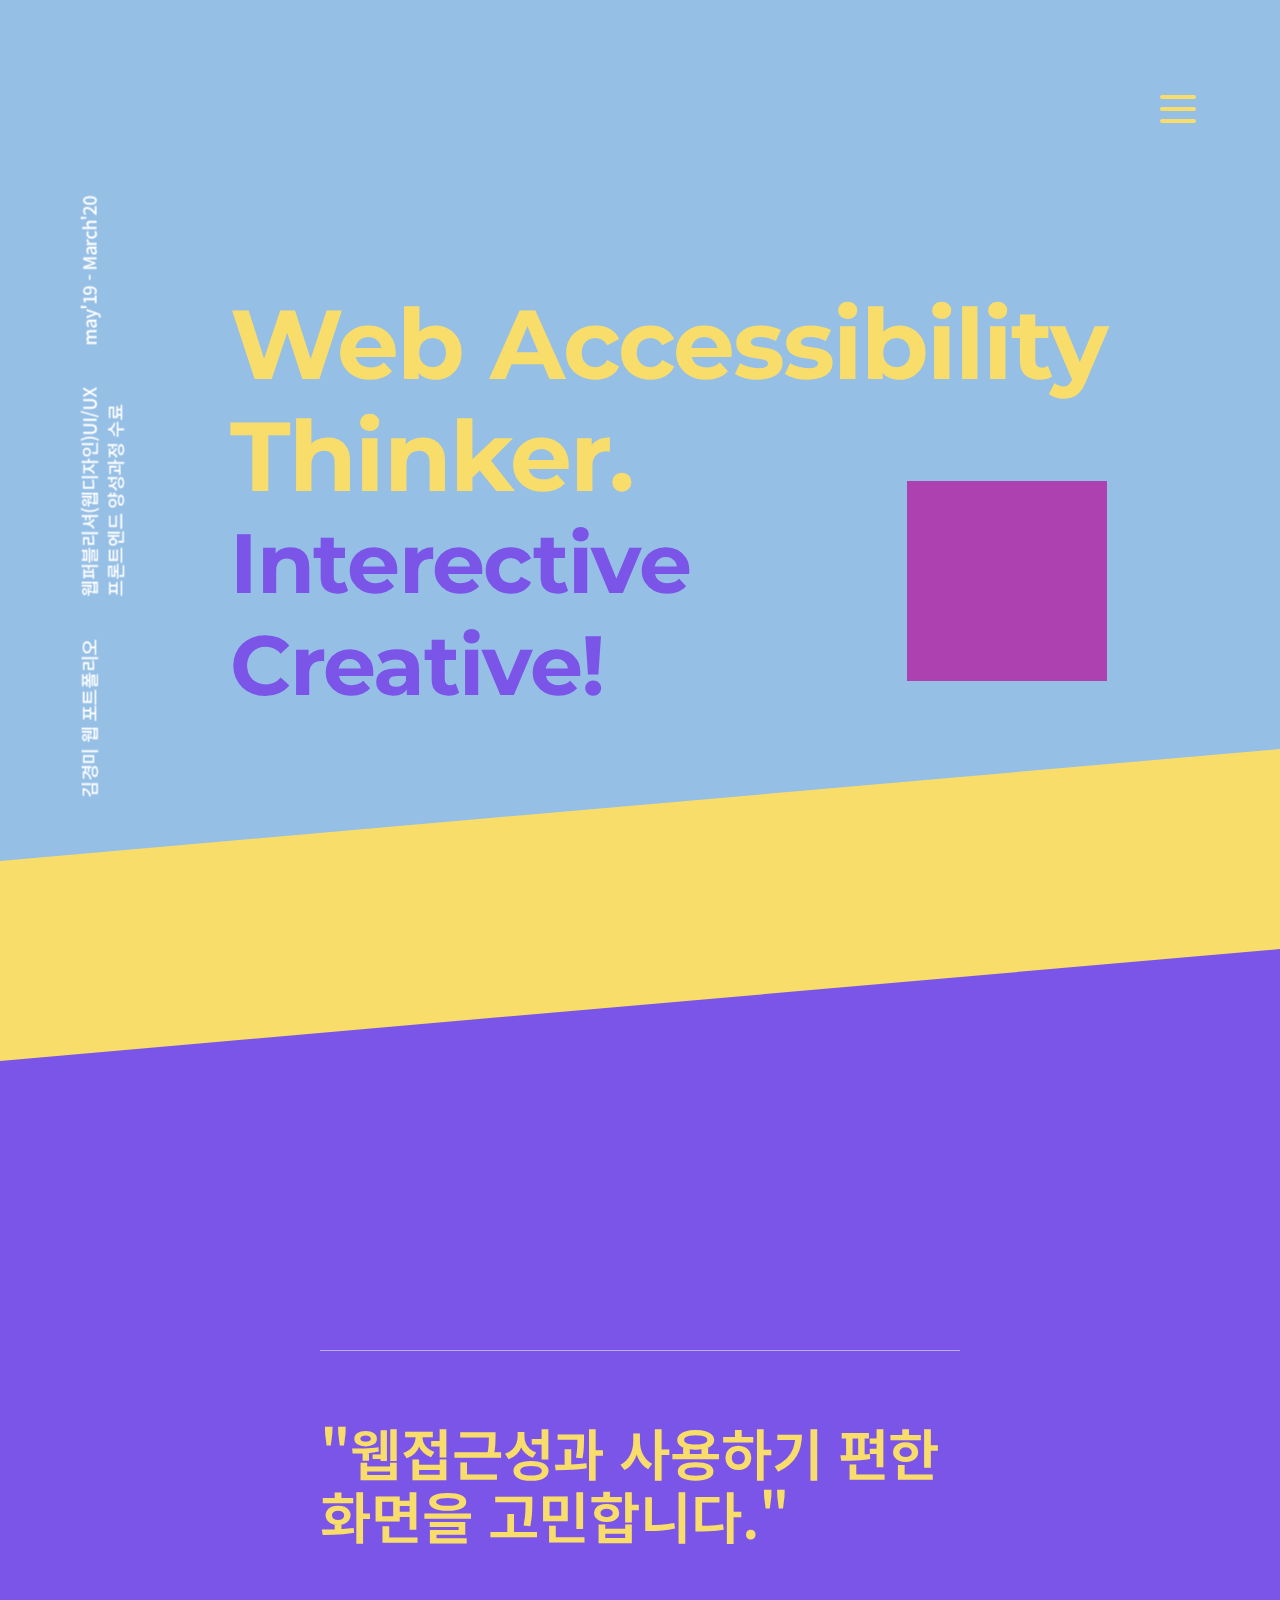
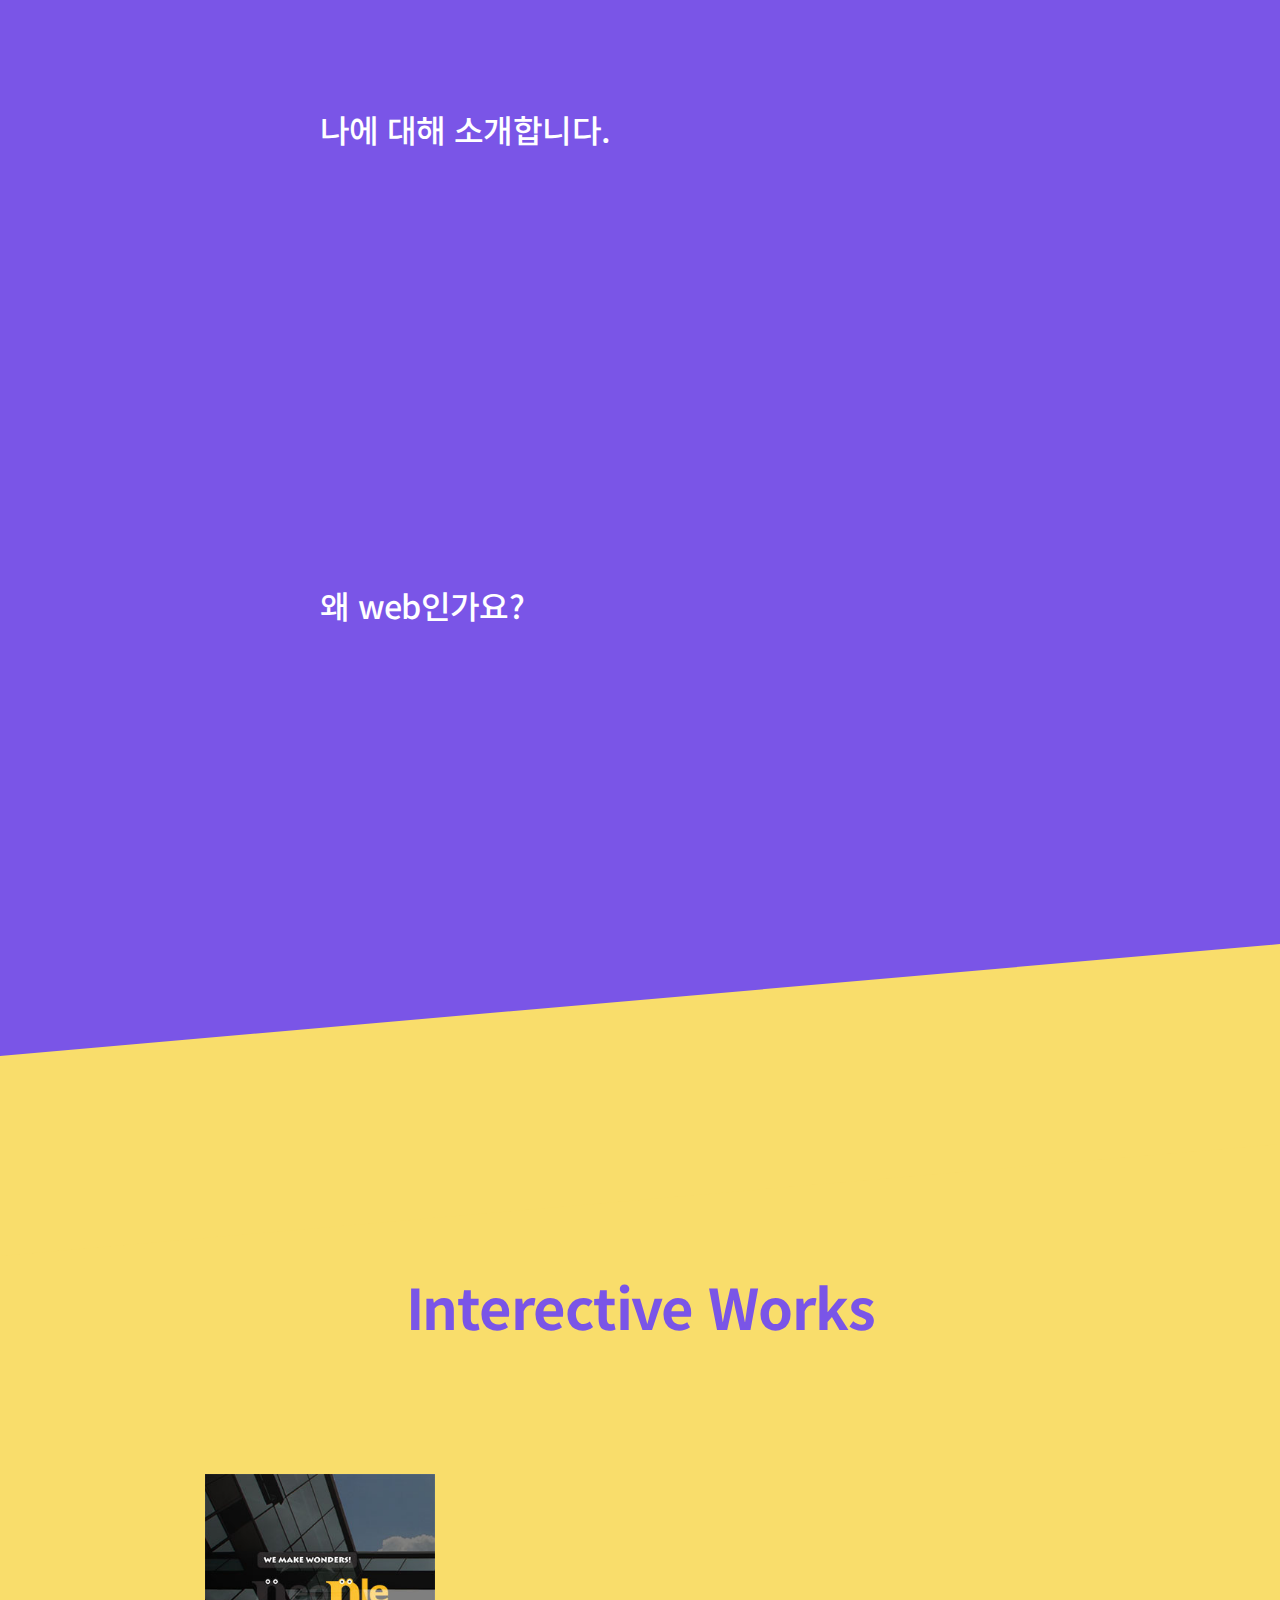
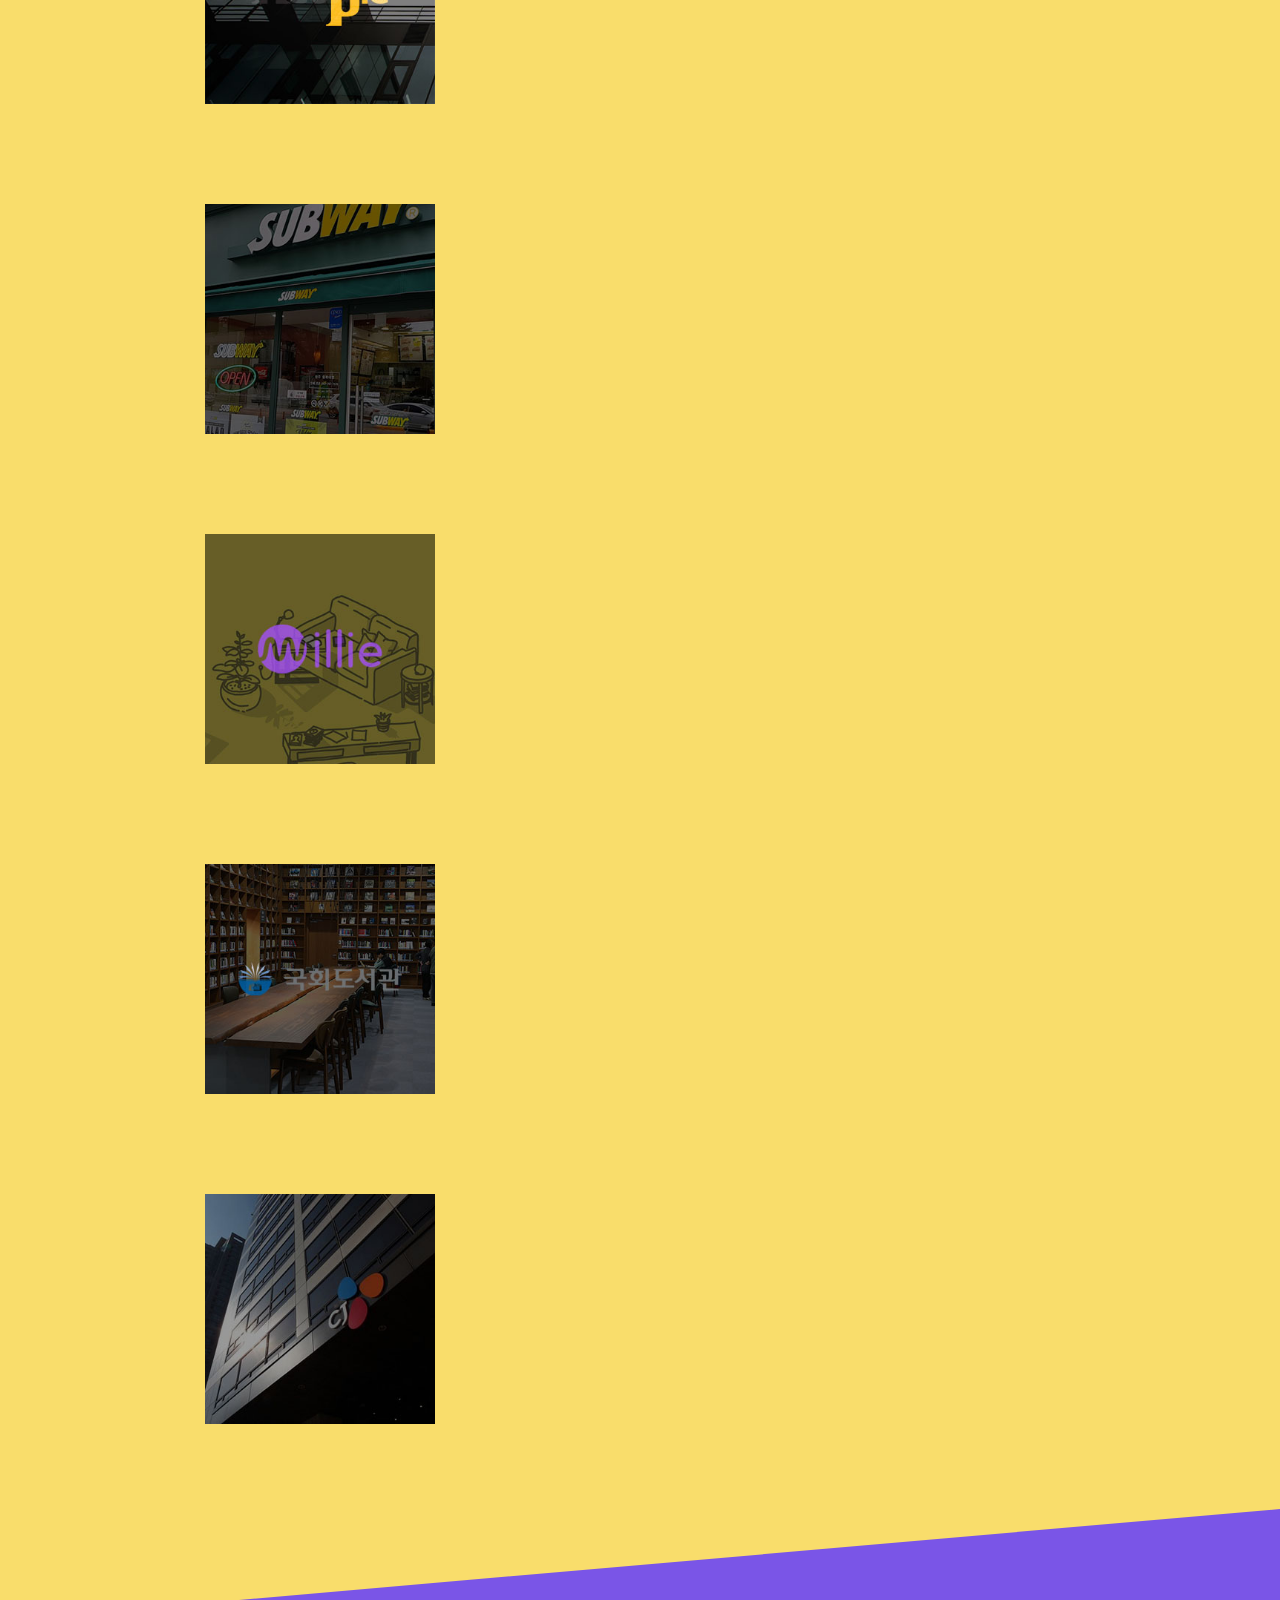
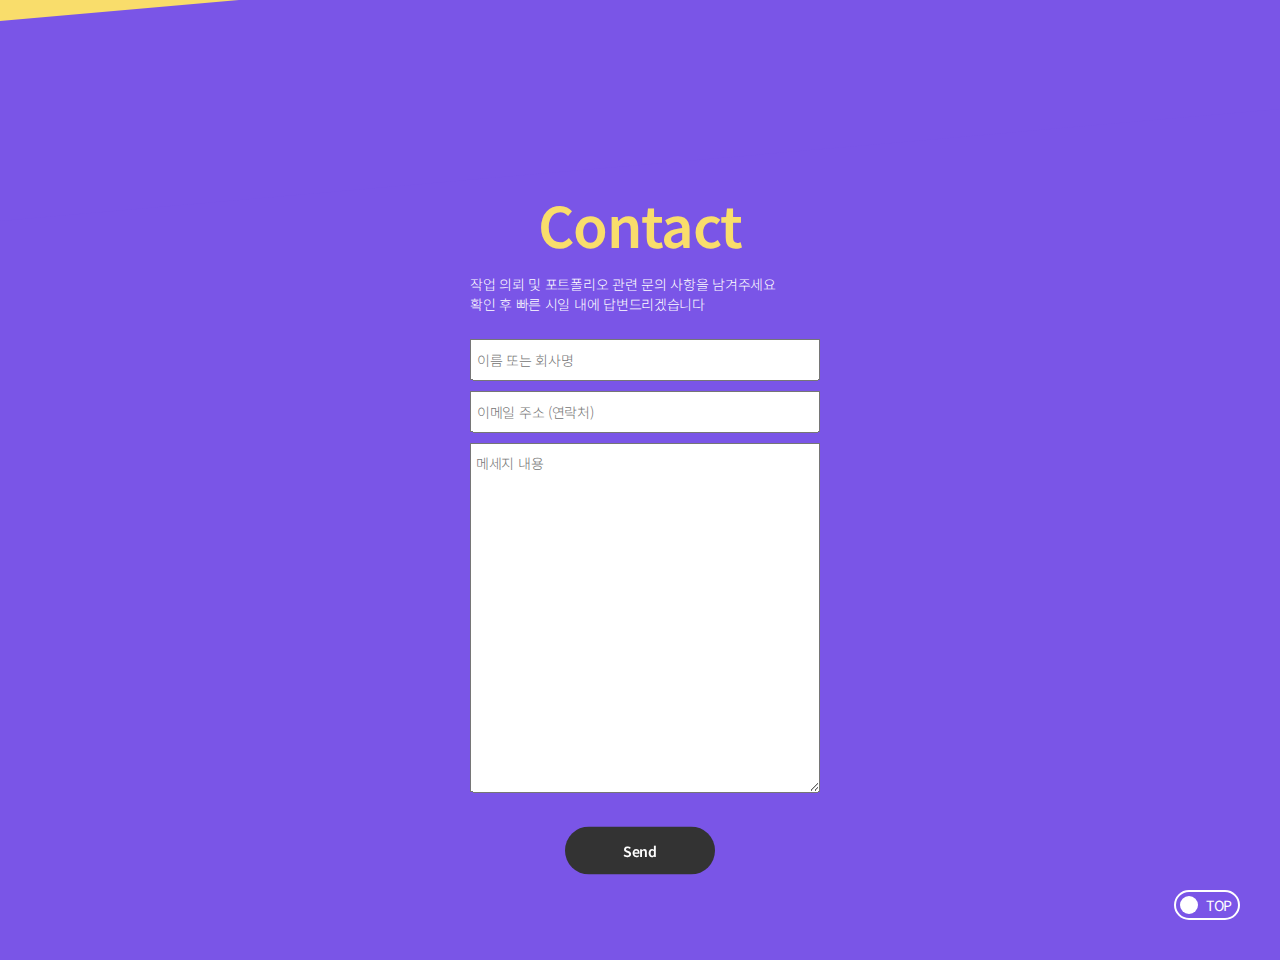
==== index.html @ bb370a25 "Add files via upload" ====
<!DOCTYPE html>
<html lang="ko">
<head>
    <meta charset="UTF-8">
    <meta name="viewport" content="width=device-width, initial-scale=1.0">
    <title>김경미 웹 포트폴리오</title>
    <!-- css -->
    <link rel="stylesheet" href="./css/style.css">
    <link rel="stylesheet" href="./css/button.css">
    <link rel="stylesheet" href="./css/respond.css">
    <!-- HTLM5shiv ie6~9 -->
    <!--[if lt IE 10]> 
        <script src="./js/html5shiv.min.js"></script>
        <script type="text/javascript">
            alert("본 포트폴리오는 IE 10 이상, Chrome 최신 버전에 최적화 되어 있습니다.");
        </script>
    <![endif]-->
</head>
<body>
    <div class="wrap">
        <div id="header">
            <div class="menu-ico">
                <div class="hamburger closed" id="menu-ico">
                    <div class="burger-main">
                        <div class="burger-inner">
                            <span class="top"></span>
                            <span class="mid"></span>
                            <span class="bot"></span>
                        </div>
                    </div>
                    <div class="path-burger">
                        <div class="animate-path">
                            <div class="path-rotation"></div>
                        </div>
                    </div>
                </div>
            </div>
            <div class="menu">
                <ul>
                    <li><a href="#header">Home.</a></li>
                    <li><a href="#about">About.</a></li>
                    <li><a href="#works">Works.</a></li>
                    <li><a href="#contact">Contact.</a></li>
                </ul>
            </div>
            <!-- <div class="scroll-position">scroll</div> -->
            <div class="aside">
                <ul>
                    <li><p>김경미 웹 포트폴리오</p></li>
                    <li><p>웹퍼블리셔(웹디자인)UI/UX</p><p>프론트엔드 양성과정 수료</p></li>
                    <li><p>may'19 - March'20</p></li>
                </ul>
            </div>
            <section class="home">
                <div class="main">
                    <h1>Web Accessibility</h1>
                    <h1>Thinker.</h1>
                    <h2>Interective</h2>
                    <h2>Creative!</h2>
                </div>
            <!-- section-home-cube -->
            <div class="cube">
                <div class="c-box c-front"></div>
                <div class="c-box c-right"></div>
                <div class="c-box c-back"></div>
                <div class="c-box c-left"></div>
                <div class="c-box c-top"></div>
                <div class="c-box c-bottom"></div>
            </div>
            <!-- //section-home-cube -->
            </section>
        </div>
        <div id="contents">
            <section class="about" id="about">
                <h1>About Me</h1>
                <div class="text-box">
                    <div class="text-title">
                        <p>"웹접근성과 사용하기 편한</p>
                        <p>화면을 고민합니다."</p>
                    </div>
                    <b>나에 대해 소개합니다.</b>
                    <div class="textA">
                        <span>안녕하세요. 신입 웹퍼블리셔 김경미입니다.
                             과정 수료 후 꾸준히 웹접근성과 반응형을 공부하고 있습니다.</span>
                        <span>포트폴리오를 제작하면서 부족한 점을 깨닫게 되어, 
                            인프런에서 온라인 강의를 들으며 몰랐던 기능에 대해 공부하거나<br>
                            google을 뒤져가며 새로운 효과들을 찾아내고 있습니다. 
                            여가시간에는 산책을 하거나 책을 읽습니다.</span>
                        <span>친한 친구들에게는 따뜻하고 섬세하다는 말을 많이 듣습니다. 
                            스스로도 편안한 사람이 되고자 노력합니다.<br>
                            대학시절 다양한 아르바이트를 했던 경험이 이런 생각의 폭을 넓혀준 것 같습니다. <br>
                            긍정의 기운으로 풀이 죽어도 금방 원래대로 돌아오는 성격입니다.</span>
                    </div>
                    <b>왜 web인가요?</b>
                    <div class="textB">
                        <span>글쓰는 것을 그만두고 무엇이든 배워야겠다는 생각을 했습니다. 
                            개발자로 일하고 있는 친구의 추천으로 퍼블리셔라는 직업을 알게 되었습니다. 
                            이전에 웹디자인을 배운 적이 있었기 때문에 접목하기 어렵지 않을거라고 생각했습니다. 
                            어떻게보면 다짜고짜 뛰어들었는데 생각보다 적성에 잘 맞았습니다. 
                            밤을 새우면서 웹의 매력에 빠져있다는 걸 깨달았습니다.</span>
                        <span>다양한 사이트들의 코드를 보면서 왜 이렇게 작업했을까, 고민합니다. 
                            연습 삼아 카피 페이지들을 만들어보고 있습니다. 화려한 효과를 주는 작업은 아직 쉽지않지만 나아가 더 좋은 화면을 구현하기 위해 코드를 파악해가며 습득하는 중입니다.</span>
                        <span>최근에는 버튼을 클릭하거나 마우스를 올렸을 때 예상치 못한 재미있는 효과를 구현하기 위해 google과 디비컷을 참고하여 만들어보고 있습니다. 아직 React나 Angulr같은 js는 사용해 본 적이 없지만 실무에서 배울 수 있는 기회가 주어진다면 놓치지 않고 잡고 싶습니다.</span>
                    </div>
                    <b>미래의 내 모습은 어떤가요?</b>
                    <div class="textC">
                        <span>다양한 스크립트를 경험해보고 터득해 입사 1년 차 때에는 React, Angulr, Vue와 같은 프레임워크에 도전해보고 싶습니다.</span>
                    </div>
                </div>
            </section>
            <section class="works" id="works">
                <h1>Interective Works</h1>
                <div class="hover_wrap">
                    <div class="effect hover">
                        <figure class="front">
                            <a href="./cyphers/intro.html" target="_blank"><img src="./img/cp-thumb.jpg" alt="앞면 이미지"></a>
                        </figure>
                        <figure class="back">
                            <a href="./cyphers/intro.html" target="_blank"><img src="./img/back-cp.jpg" alt="뒷면 이미지"></a>
                        </figure>
                        <div class="figcaption">
                            <h3>사이퍼즈 반응형 웹사이트 리디자인</h3>
                            <p>제작기간 7일</p>
                            <p>참여율 100%</p>
                            <p>+</p>
                            <p>기존의 웹사이트는 다양한 요소를 한 페이지에 배치하여 차별적인 개성이 부족했습니다.</p>
                            <p>다양한 기기와 해상도에 맞게 최적화되는 반응형 웹사이트로 리뉴얼하여<br>여러 환경의 사용자에게 편안한 경험을 제공하도록 제작했습니다.</p>
                            <div class="work-btn">
                                <div class="button button--aylen"><a href="./cyphers/intro.html" target="_blank">View Website</a></div>
                            </div>
                        </div>
                    </div>
                    <div class="effect hover">
                        <figure class="front">
                            <a href="./subway/intro.html" target="_blank"><img src="./img/sub-thumb.jpg" alt="앞면 이미지"></a>
                        </figure>
                        <figure class="back">
                            <a href="./subway/intro.html" target="_blank"><img src="./img/back-sub.jpg" alt="뒷면 이미지"></a>
                        </figure>
                        <div class="figcaption">
                            <h3>서브웨이 웹사이트 제작</h3>
                            <p>제작기간 3일</p>
                            <p>참여율 100%</p>
                            <p>+</p>
                            <p>다양한 슬라이더 라이브러리를 이용하여 제작했습니다.</p>
                            <p>slick slider 와 owl carousel을 사용했습니다.</p>
                            <p>체크 패턴과 토끼 모양의 심볼을 일러스트로 제작하여 기존의 이미지보다 캐쥬얼하게 완성했습니다.</p>
                            <div class="work-btn">
                                <div class="button button--aylen"><a href="./subway/intro.html" target="_blank">View Website</a></div>
                            </div>
                        </div>
                    </div>
                    <div class="effect hover">
                        <figure class="front">
                            <a href="./millie/intro.html" target="_blank"><img src="./img/mille-thumb.jpg" alt="앞면 이미지"></a>
                        </figure>
                        <figure class="back">
                            <a href="./millie/intro.html" target="_blank"><img src="./img/back-mille.jpg" alt="뒷면 이미지"></a>
                        </figure>
                        <div class="figcaption">
                            <h3>밀리의서재 웹사이트 제작</h3>
                            <p>제작기간 3일</p>
                            <p>참여율 100%</p>
                            <p>+</p>
                            <p>모바일 사이즈에서 반응형 서비스가 가능한 페이지입니다.</p>
                            <p>다양한 슬라이더 사용과 특정한 사이즈가 되었을때</p>
                            <p>상단에 아코디언 메뉴와 검색 버튼이 활성화 되도록 제작했습니다.</p>
                            <div class="work-btn">
                                <div class="button button--aylen"><a href="./millie/intro.html" target="_blank">View Website</a></div>
                            </div>
                        </div>
                    </div>
                    <div class="effect hover">
                        <figure class="front">
                            <a href="./nanet/intro.html" target="_blank"><img src="./img/nanet-thumb.jpg" alt="앞면 이미지"></a>
                        </figure>
                        <figure class="back">
                            <a href="./nanet/intro.html" target="_blank"><img src="./img/back-nanet.jpg" alt="뒷면 이미지"></a>
                        </figure>
                        <div class="figcaption">
                            <h3>국회도서관 회원가입 페이지 제작</h3>
                            <p>제작기간 7일</p>
                            <p>참여율 100%</p>
                            <p>+</p>
                            <p>회원가입 과정을 단계별로 나누어 제작했습니다.</p>
                            <p>기존의 페이지와는 다르게 다양한 input 태그 속성을 사용했습니다.</p>
                            <p>회원가입을 해보세요!</p>
                            <div class="work-btn">
                                <div class="button button--aylen"><a href="./nanet/intro.html" target="_blank">View Website</a></div>
                            </div>
                        </div>
                    </div>
                    <div class="effect hover">
                        <figure class="front">
                            <a href="./cj/intro.html" target="_blank"><img src="./img/cj-thumb.jpg" alt="앞면 이미지"></a>
                        </figure>
                        <figure class="back">
                            <a href="./cj/intro.html" target="_blank"><img src="./img/back-cj.jpg" alt="뒷면 이미지"></a>
                        </figure>
                        <div class="figcaption">
                            <h3>cjone 메일 발송 페이지 제작</h3>
                            <p>제작기간 1일</p>
                            <p>참여율 100%</p>
                            <p>+</p>
                            <p>실제 메일 발송이 이루어지고 있는 홍보용 html을 직접 제작해보았습니다.</p>
                            <p>area 태그를 활용하여 다양한 기타 사이트로 이동이 가능합니다.</p>
                            <p>지금 확인해보세요!</p>
                            <div class="work-btn">
                                <div class="button button--aylen"><a href="./cj/intro.html" target="_blank">View Website</a></div>
                            </div>
                        </div>
                    </div>
                </div>

            </section>
            <section class="contact" id="contact">
                <div class="inn">
                    <div class="form-area">
                        <h1>Contact</h1>
                        <p>
                            작업 의뢰 및 포트폴리오 관련 문의 사항을 남겨주세요<br>
                            확인 후 빠른 시일 내에 답변드리겠습니다</p>
                        <form method="POST" action="MAILTO:beercandy11@naver.com">
                            <input type="text" name="name" class="s4-name" placeholder="이름 또는 회사명" required><br>
                            <input type="email" name="email" class="s4-email" placeholder="이메일 주소 (연락처)" required><br>
                            <textarea name="message" class="s4-message" placeholder="메세지 내용" required></textarea><br>
                            <div class="post-btn">
                                <button class="button button--nina button--round-l button--text-thick button--inverted" data-text="Send">
                                    <span>S</span><span>e</span><span>n</span><span>d</span>
                                </button>
                            </div>
                        </form>
                    </div>
                </div>
                <div class="top-ico">
                    <a href="#header" class="top-button"><span class="top-button-circle"></span><span class="top-text">TOP</span></a>
                </div>
            </section>
        </div>
    </div>
    <script src="./js/imagesloaded.pkgd.min.js"></script>
    <script src="./js/jquery-3.4.1.js"></script>
    <script src="./js/common.js"></script>
</body>
</html>
---- css/style.css ----
@charset "utf-8";
@import url('https://fonts.googleapis.com/css?family=Montserrat:100,200,300,400,500,600,700,800,900&display=swap');
@import url('https://fonts.googleapis.com/css?family=Noto+Sans+KR:100,300,400,500,700&display=swap');

/* common */
* {margin: 0; padding: 0; box-sizing: border-box; list-style: none; letter-spacing: -0.02em; font-family: 'Noto Sans KR', sans-serif; font-size: 14px;}
a {text-decoration: none;}
.wrap {width: 100%; overflow: hidden;}

/* header */
#header {position: relative; width: 100%; height: 100vh; overflow: hidden; background-color: #96bfe6;}

#header .menu-ico {position: fixed; top: 5%; right: 3%; padding: 30px; cursor: pointer; z-index: 1000;}
#header .menu {opacity: 0; position: fixed; top: 7%; right: 15%; transform: translateX(-50%); transition: all .3s ease-in; width: 70vw; border-bottom: 1px solid rgba(255, 255, 255, 0.5); z-index: 1000;}
#header .menu.on {opacity: 1; transform: translateX(0%); transition: all .3s ease-in;}
#header .menu.on ul > li:nth-child(1) {opacity: 1; transform: translateX(0%); transition: all .3s .6s ease-in;}
#header .menu.on ul > li:nth-child(2) {opacity: 1; transform: translateX(0%); transition: all .3s .8s ease-in;}
#header .menu.on ul > li:nth-child(3) {opacity: 1; transform: translateX(0%); transition: all .3s 1s ease-in;}
#header .menu.on ul > li:nth-child(4) {opacity: 1; transform: translateX(0%); transition: all .3s 1.2s ease-in;}
#header .menu.on ul > li:nth-child(5) {opacity: 1; transform: translateX(0%); transition: all .3s 1.4s ease-in;}
#header .menu > ul {display: flex; justify-content: space-between;}
#header .menu > ul > li {opacity: 0; transform: translateX(-50%); flex-direction: row; padding: 1.8em;}
#header .menu > ul > li > a {color: #fff; font-size: 18px; font-weight: 600;}
#header .menu > ul > li > a:hover {color: #f9dd6b;}

#header .scroll-position {position: fixed; bottom: 4%; left: 4%; width: 50px; height: 50px;
                        line-height: 50px; text-align: center; color: #fff; z-index: 1000;}

#header .aside {position: fixed; top: 50%; left: -220px; transform: rotate(-90deg); z-index: 1000;}
#header .aside > ul {display: flex; justify-content: start;}
#header .aside > ul > li {flex-direction: row; padding: 1.5em;}
#header .aside > ul > li > p {color: #fff; font-size: 18px; font-weight: 500;}

#header .home {position: absolute; top: 28%; left: 18%;}
#header .home h1 {color: #f9dd6b; font-family: 'Montserrat', sans-serif; font-size: 8rem; line-height: 11rem;}
#header .home h2 {color: #7a55e7; font-family: 'Montserrat', sans-serif; font-size: 7rem;}


/* section2-cube */
.c-box {
    position: absolute;
    width: 200px;
    height: 200px;
  }
  .c-front {
    z-index: 1;
    -webkit-transform: translateZ(100px);
    -ms-transform: translateZ(100px);
    -moz-transform: translateZ(100px);
    -o-transform: translateZ(100px);
    transform: translateZ(100px);
    background-color: rgba(255, 17, 164, 0.5);
  }
  .c-right {
    -webkit-transform: translateX(100px) rotateY(90deg);
    -ms-transform: translateX(100px) rotateY(90deg);
    -moz-transform: translateX(100px) rotateY(90deg);
    -o-transform: translateX(100px) rotateY(90deg);
    transform: translateX(100px) rotateY(90deg);
    background-color: rgba(255, 255, 255, 0.5);
  }
  .c-back {
    -webkit-transform: translateZ(-100px) rotateY(180deg);
    -ms-transform: translateZ(-100px) rotateY(180deg);
    -moz-transform: translateZ(-100px) rotateY(180deg);
    -o-transform: translateZ(-100px) rotateY(180deg);
    transform: translateZ(-100px) rotateY(180deg);
    background-color: rgba(33, 33, 146, 0.5);
  }
  .c-left {
    -webkit-transform: translateX(-100px) rotateY(270deg);
    -ms-transform: translateX(-100px) rotateY(270deg);
    -moz-transform: translateX(-100px) rotateY(270deg);
    -o-transform: translateX(-100px) rotateY(270deg);
    transform: translateX(-100px) rotateY(270deg);
    background-color: rgba(255, 251, 0, 0.5);
  }
  .c-top {
    -webkit-transform: translateY(-100px) rotateX(90deg);
    -ms-transform: translateY(-100px) rotateX(90deg);
    -moz-transform: translateY(-100px) rotateX(90deg);
    -o-transform: translateY(-100px) rotateX(90deg);
    transform: translateY(-100px) rotateX(90deg);
    background-color: rgba(255, 0, 0, 0.5);
  }
  .c-bottom {
    -webkit-transform: translateY(100px) rotateX(270deg);
    -ms-transform: translateY(100px) rotateX(270deg);
    -moz-transform: translateY(100px) rotateX(270deg);
    -o-transform: translateY(100px) rotateX(270deg);
    transform: translateY(100px) rotateX(270deg);
    background-color: rgba(0, 174, 255, 0.5);
  }
  .cube {
    position: absolute;
    right: -15%;
    top: 45%;
    width: 200px;
    height: 200px;
    -webkit-animation: cube 6s infinite linear;
    -ms-animation: cube 6s infinite linear;
    -moz-animation: cube 6s infinite linear;
    -o-animation: cube 6s infinite linear;
    animation: cube 6s infinite linear;
    -webkit-transform-style: preserve-3d;
    -ms-transform-style: preserve-3d;
    transform-style: preserve-3d;
  }
  .cube:hover {
    -webkit-animation-play-state: paused;
    -ms-animation-play-state: paused;
    -moz-animation-play-state: paused;
    -o-animation-play-state: paused;
    animation-play-state: paused;
  }
  @keyframes cube {
    0% {
    -webkit-transform: rotate3d(1,1,1,0deg);
    -ms-transform: rotate3d(1,1,1,0deg);
    -moz-transform: rotate3d(1,1,1,0deg);
    -o-transform: rotate3d(1,1,1,0deg);
    transform: rotate3d(1,1,1,0deg);
    }
    100% {
    -webkit-transform-: rotate3d(1,1,1,360deg);
    -ms-transform-: rotate3d(1,1,1,360deg);
    -moz-transform: rotate3d(1,1,1,360deg);
    -o-transform: rotate3d(1,1,1,360deg);
    transform: rotate3d(1,1,1,360deg);
    }
}

/* contents */
#contents .about:after {content: ''; width: 100%; height: 200px; background: #f9dd6b; position: absolute; top: -95px; left: 0; transform: skew(0,-5deg); z-index: 100;}
#contents .about {position: relative; width: 100%; height: 200vh; background-color: #7a55e7;}
#contents .about h1 {opacity: 0; transition: 1s; padding-top: 150px; color: #fff; font-size: 4rem; font-weight: 500; line-height: 8rem; text-align: center;}
#contents .about h1.on {opacity: 1; padding-top: 280px; transition: 1s;}
#contents .text-box:before {content: ''; position: absolute; top: 0; right: 0; left: 0; width: 100%; height: 1px; background: rgba(255, 255, 255, 0.5); transition: all 0.5s cubic-bezier(.645,.045,.355,1);}
#contents .text-box {position: absolute; top: 55%; left: 50%; transform: translateX(-50%) translateY(-50%); width: 50vw; height: 120vh;}
#contents .text-box .text-title {padding-top: 70px; padding-bottom: 100px;}
#contents .text-box p {color: #f9dd6b; font-size: 4rem; font-weight: 600; line-height: 4.5rem;}
#contents .text-box b {display: block; padding-top: 60px; padding-bottom: 20px; color: #fff; font-size: 2.3rem; font-weight: 500;}
#contents .text-box span {display: block; color: #fff; font-size: 16px; font-weight: 200; line-height: 2.5rem;}
#contents .text-box .textA {opacity: 0; transition: .5s ease-in-out;}
#contents .text-box .textB {opacity: 0; transition: .5s ease-in-out;}
#contents .text-box .textC {opacity: 0; transition: .5s ease-in-out;}
#contents .text-box .textA.show {opacity: 1; transition: .5s ease-in-out;}
#contents .text-box .textB.show {opacity: 1; transition: .5s ease-in-out;}
#contents .text-box .textC.show {opacity: 1; transition: .5s ease-in-out;}

/* works */
#contents .works:after {content: ''; width: 100%; height: 200px; background: #f9dd6b; position: absolute; top: -100px; left: 0; transform: skew(0,-5deg); z-index: 100;}
#contents .works {position: relative; width: 100%; height: 240vh; background-color: #f9dd6b;}
#contents .works h1 {padding-top: 150px; color: #7a55e7; font-size: 4rem; font-weight: bold; line-height: 8rem; text-align: center;}
#contents .works .work-btn {position: absolute; padding-top: 10px; left: 90%; transform: translateX(-50%);}
#contents .works .work-btn a {display: block; color: #fff; line-height: 30px; width: auto; padding: .5em 2em;}
.hover_wrap {
    position: absolute;
    top: 16%;
    left: 25%;
    transform: translateX(-50%);
    display: flex;
    flex-direction: column;
    justify-content: center;
    align-items: center;
    perspective: 1000px;
  }
  .hover_wrap .effect {width: 230px; height: 230px; margin: 50px;
      position: relative;
  }
  .hover_wrap .effect .front {
      position: absolute; left: 0; top: 0; z-index: 10;
  }
  .hover_wrap .effect .back {
      position: absolute; left: 0; top: 0; text-align: center;
  }
  .hover_wrap .effect .figcaption {
    opacity: 0;
    position: absolute; bottom: 0; left: 105%;
    width: 0;
    height: 230px;
    box-sizing: border-box;
    color: #fff;
    box-shadow: 5px 5px 10px 1px rgba(0, 0, 0, 0.7);
    text-align: left;
    padding: 5px 0;
    transition: 1s ease-in-out;
  }
  .hover_wrap .effect .figcaption h3 {
    padding-left: 25px; padding-top: 20px; font: 16px 'NotoSansKR', sans-serif; font-weight: bold;
  }
  .hover_wrap .effect .figcaption p {
    padding-left: 25px; padding-right: 30px; font: 14px 'NotoSansKR', sans-serif; font-weight: 100;
  }

  .hover_wrap .effect.show .figcaption {
    opacity: 1;
    width: 50vw;
    background: rgba(0,0,0,0.5);
    transition: 1s ease-in-out;
  }
  
  .hover_wrap .effect img {
      width: 100%; display: block;
  }
  
  /* hover effect */
  .hover_wrap .effect.hover .front {
      transform: rotatey(0deg);
      transition: transform 1s;
      backface-visibility: hidden;
  }
  .hover_wrap .effect.hover:hover .front {
      transform: rotatey(180deg);
  }
  .hover_wrap .effect.hover .back {
      transform: rotatey(-180deg);
      transition: transform 1s;
  }
  .hover_wrap .effect.hover:hover .back {
      transform: rotatey(0deg);
  }


/* contact */
#contents .contact:after {content: ''; width: 100%; height: 200px;background: #7a55e7; position: absolute; top: -95px; left: 0; transform: skew(0,-5deg); z-index: 100;}
#contents .contact {position: relative; width: 100%; height: 100vh; background-color: #7a55e7;}
#contents .contact .inn {width: 1050px; margin: 0 auto;}
#contents .contact .inn .form-area {width: 350px; position: absolute; top: 48%; left: 50%; transform: translateX(-50%) translateY(-50%);}
#contents .contact .inn h1 {text-align: center; font-size: 4rem; color: #f9dd6b; font-weight: 600;}
#contents .contact .inn p {padding: 10px 10px 20px 5px; font: 14px/20px 'Noto Sans KR', sans-serif; color: #fff; font-weight: 300;}
#contents .contact .inn input {width: 350px; margin: 5px; padding: 5px; font: 14px/2em 'Noto Sans KR', sans-serif; color: #333; font-weight: 300;}
#contents .contact .inn textarea {width: 350px; height: 350px; margin: 5px; padding: 5px; font: 14px/2em 'Noto Sans KR', sans-serif; color: #333; font-weight: 300;}
#contents .contact .inn .post-btn {position: absolute; left: 50%; transform: translateX(-50%); margin-top: 25px;}

#contents .contact .top-ico {position: absolute; bottom: 40px; right: 40px; width: 66px; height: 30px; border: solid 2px #fff; border-radius: 70px; box-sizing: border-box;}
#contents .contact .top-ico .top-button {margin-left: 30px; font-size: 12px; color: #fff; line-height: 26px;}
#contents .contact .top-ico .top-button-circle {position: absolute; top: 4px; left: 4px; width: 18px; height: 18px; background: #fff; border-radius: 50px;}
#contents .contact .top-ico:hover .top-button-circle {animation-fill-mode: forwards; animation-direction: alternate; animation-duration: .8s; animation-name: top-on;}
#contents .contact .top-ico:hover {animation-fill-mode: forwards; animation-direction: alternate; animation-duration: .8s; animation-name: top-on-bg;}
#contents .contact .top-ico:hover .top-text {opacity: 0;}
@keyframes top-on {
  from {
    left: 2px;
  }

  to {
    left: 40px;
    background: #fff;
  }
}
@keyframes top-on-bg {
  from {
    background: #fff;
  }

  to {
    background: #7fcdda;
    border-color: #7fcdda;
  }
}
---- css/button.css ----
.hamburger {
    -webkit-transform: scale(1);
    transform: scale(1);
    position: relative;
    display: block;
    width: 68px;
    height: 68px;
    -webkit-touch-callout: none;
    -webkit-user-select: none;
    -moz-user-select: none;
    -ms-user-select: none;
    user-select: none;
  }
  
  .burger-main {
    position: absolute;
    padding: 20px 16px;
    height: 68px;
    width: 68px;
  }
  
  .burger-inner {
    position: relative;
    height: 28px;
    width: 36px;
  }
  
  .burger-main span {
    position: absolute;
    display: block;
    height: 4px;
    width: 36px;
    border-radius: 3px;
    background-color: #f9dd6b;
  }

  .menu-ico.show .burger-main span {
    background-color: #fff;
  }
  
  .top {
    top: 0;
    transform-origin: 34px 2px;
  }
  
  .bot {
    bottom: 0;
    transform-origin: 34px 2px;
  }
  
  .mid {
    top: 12px;
  }
  
  .svg-main {
    position: absolute;
    top: 0;
    left: 0;
    width: 68px;
    height: 68px;
  }
  
  
  .path {
    stroke-dasharray: 240;
    stroke-dashoffset: 240;
    stroke-linejoin: round;
  }
  
  .hamburger.open .path {
    animation: dash-in 0.6s linear normal;
    animation-fill-mode: forwards;
  }
  
  .hamburger.closed .path {
    animation: dash-out 0.6s linear normal;
    animation-fill-mode: forwards;
  }
  
  .hamburger.open .top {
    animation: close-top-out 0.6s linear normal;
    animation-fill-mode: forwards;
  }
  
  .hamburger.open .bot {
    animation: close-bot-out 0.6s linear normal;
    animation-fill-mode: forwards;
  }
  
  .hamburger.closed .top {
    animation: close-top-in 0.6s linear normal;
    animation-fill-mode: forwards;
  }
  
  .hamburger.closed .bot {
    animation: close-bot-in 0.6s linear normal;
    animation-fill-mode: forwards;
  }
  
  .hamburger.open .mid {
    animation: burger-fill-out 0.6s linear normal;
    animation-fill-mode: forwards;
  }
  
  .hamburger.closed .mid {
    animation: burger-fill-in 0.6s linear normal;
  }
  
  .path-burger {
    position: absolute;
    top: 0;
    left: 0;
    height: 68px;
    width: 68px;
  }
  
  .animate-path {
    position: absolute;
    top: 0;
    left: 0;
    width: 68px;
    height: 68px;
  }
  
  .path-rotation {
    height: 34px;
    width: 34px;
    margin: 34px 34px 0 0;
    -webkit-transform: rotate(0deg);
    transform: rotate(0deg);
    -webkit-transform-origin: 100% 0;
    transform-origin: 100% 0;
  }
  
  .hamburger.open .animate-path {
    animation: circle-in 0.6s linear normal;
    animation-fill-mode: forwards;
  }
  
  .hamburger.closed .animate-path {
    animation: circle-out 0.6s linear normal;
    animation-fill-mode: forwards;
  }
  
  @-webkit-keyframes dash-in {
    0% {
      stroke-dashoffset: 240;
    }
  
    40% {
      stroke-dashoffset: 240;
    }
  
    100% {
      stroke-dashoffset: 0;
    }
  
  }
  
  @keyframes dash-in {
    0% {
      stroke-dashoffset: 240;
    }
  
    40% {
      stroke-dashoffset: 240;
    }
  
    100% {
      stroke-dashoffset: 0;
    }
  
  }
  
  @-webkit-keyframes dash-out {
    0% {
      stroke-dashoffset: 0;
    }
  
    40% {
      stroke-dashoffset: 240;
    }
  
    100% {
      stroke-dashoffset: 240;
    }
  
  }
  
  @keyframes dash-out {
    0% {
      stroke-dashoffset: 0;
    }
  
    40% {
      stroke-dashoffset: 240;
    }
  
    100% {
      stroke-dashoffset: 240;
    }
  
  }
  
  @keyframes close-top-out {
    0% {
      left: 0;
      top: 0;
      transform: rotate(0deg);
    }
  
    20% {
      left: 0;
      top: 0;
      transform: rotate(15deg);
    }
  
    80% {
      left: -5px;
      top: 0;
      transform: rotate(-60deg);
    }
  
    100% {
      left: -5px;
      top: 1px;
      transform: rotate(-45deg);
    }
  
  }
  
  @keyframes close-bot-out {
    0% {
      left: 0;
      transform: rotate(0deg);
    }
  
    20% {
      left: 0;
      transform: rotate(-15deg);
    }
  
    80% {
      left: -5px;
      transform: rotate(60deg);
    }
  
    100% {
      left: -5px;
      transform: rotate(45deg);
    }
  
  }
  
  @keyframes close-top-in {
    0% {
      left: -5px;
      bot: 0;
      transform: rotate(-45deg);
    }
  
    20% {
      left: -5px;
      bot: 0;
      transform: rotate(-60deg);
    }
  
    80% {
      left: 0;
      bot: 0;
      transform: rotate(15deg);
    }
  
    100% {
      left: 0;
      bot: 1px;
      transform: rotate(0deg);
    }
  
  }
  
  @keyframes close-bot-in {
    0% {
      left: -5px;
      transform: rotate(45deg);
    }
  
    20% {
      left: -5px;
      transform: rotate(60deg);
    }
  
    80% {
      left: 0;
      transform: rotate(-15deg);
    }
  
    100% {
      left: 0;
      transform: rotate(0deg);
    }
  
  }
  
  @keyframes burger-fill-in {
    0% {
      width: 0;
      left: 36px;
    }
  
    40% {
      width: 0;
      left: 40px;
    }
  
    80% {
      width: 36px;
      left: -6px;
    }
  
    100% {
      width: 36px;
      left: 0px;
    }
  
  }
  
  @keyframes burger-fill-out {
    0% {
      width: 36px;
      left: 0px;
    }
  
    20% {
      width: 42px;
      left: -6px;
    }
  
    40% {
      width: 0;
      left: 40px;
    }
  
    100% {
      width: 0;
      left: 36px;
    }
  
  }
  @keyframes circle-out {
    0% {
      transform: rotate(0deg);
    }
  
    40% {
      transform: rotate(180deg);
    }
  
    100% {
      transform: rotate(360deg);
    }
  
  }
  
  
  @keyframes circle-in {
    0% {
      transform: rotate(360deg);
    }
  
    40% {
      transform: rotate(180deg);
    }
  
    100% {
      transform: rotate(0deg);
    }
  
  }

  /* about button */

/* Common button styles */
.button {
	float: left;
	display: block;
	border: none;
	background: none;
	color: inherit;
	position: relative;
	z-index: 1;
  -webkit-backface-visibility: hidden;
  backface-visibility: hidden;
  -moz-osx-font-smoothing: grayscale;
  cursor: pointer;
}
.button:focus {
	outline: none;
}
.button > span {
	vertical-align: middle;
}

/* Typography and Roundedness */
.button--text-upper {
	letter-spacing: 2px;
	text-transform: uppercase;
}
.button--text-thin {
	font-weight: 300;
}
.button--text-medium {
	font-weight: 500;
}
.button--text-thick {
	font-weight: 600;
}
.button--round-s {
	border-radius: 5px;
}
.button--round-m {
	border-radius: 15px;
}
.button--round-l {
	border-radius: 40px;
}

/* Borders */
.button--border-thin {
	border: 1px solid;
}
.button--border-medium {
	border: 2px solid;
}
.button--border-thick {
	border: 3px solid;
}

/* Individual button styles */
/* Nina */
.button--nina {
  padding: 0 2em;
  width: 150px;
	background: #333;
	color: #fff;
	overflow: hidden;
	-webkit-transition: background-color 0.3s;
	transition: background-color 0.3s;
}
.button--nina.button--inverted {
	background: #333;
	color: #fff;
}
.button--nina > span {
	display: inline-block;
	padding: 1em 0;
	opacity: 0;
	color: #fff;
	-webkit-transform: translate3d(0, -10px, 0);
	transform: translate3d(0, -10px, 0);
	-webkit-transition: -webkit-transform 0.3s, opacity 0.3s;
	transition: transform 0.3s, opacity 0.3s;
	-webkit-transition-timing-function: cubic-bezier(0.75, 0, 0.125, 1);
	transition-timing-function: cubic-bezier(0.75, 0, 0.125, 1);
}
.button--nina::before {
	content: attr(data-text);
	position: absolute;
	top: 0;
	left: 0;
	width: 100%;
	height: 100%;
	padding: 1em 0;
	-webkit-transition: -webkit-transform 0.3s, opacity 0.3s;
	transition: transform 0.3s, opacity 0.3s;
	-webkit-transition-timing-function: cubic-bezier(0.75, 0, 0.125, 1);
	transition-timing-function: cubic-bezier(0.75, 0, 0.125, 1);
}
.button--nina:hover {
	background-color: #f9dd6b;
}
.button--nina:hover::before {
	opacity: 0;
	-webkit-transform: translate3d(0, 100%, 0);
	transform: translate3d(0, 100%, 0);
}
.button--nina:hover > span {
	opacity: 1;
	-webkit-transform: translate3d(0, 0, 0);
	transform: translate3d(0, 0, 0);
}
.button--nina:hover > span:nth-child(1) {
	-webkit-transition-delay: 0.045s;
	transition-delay: 0.045s;
}
.button--nina:hover > span:nth-child(2) {
	-webkit-transition-delay: 0.09s;
	transition-delay: 0.09s;
}
.button--nina:hover > span:nth-child(3) {
	-webkit-transition-delay: 0.135s;
	transition-delay: 0.135s;
}
.button--nina:hover > span:nth-child(4) {
	-webkit-transition-delay: 0.18s;
	transition-delay: 0.18s;
}
.button--nina:hover > span:nth-child(5) {
	-webkit-transition-delay: 0.225s;
	transition-delay: 0.225s;
}
.button--nina:hover > span:nth-child(6) {
	-webkit-transition-delay: 0.27s;
	transition-delay: 0.27s;
}
.button--nina:hover > span:nth-child(7) {
	-webkit-transition-delay: 0.315s;
	transition-delay: 0.315s;
}
.button--nina:hover > span:nth-child(8) {
	-webkit-transition-delay: 0.36s;
	transition-delay: 0.36s;
}
.button--nina:hover > span:nth-child(9) {
	-webkit-transition-delay: 0.405s;
	transition-delay: 0.405s;
}
.button--nina:hover > span:nth-child(10) {
	-webkit-transition-delay: 0.45s;
	transition-delay: 0.45s;
}

/* Aylen */
.button.button--aylen {
  width: 150px;
	background: rgba(255, 255, 255, 0.2);
	color: #fff;
	overflow: hidden;
	-webkit-transition: color 0.3s;
  transition: color 0.3s;
  text-align: center;
}
.button--aylen.button--inverted {
	background: none;
	color: #fff;
}
.button--aylen::before,
.button--aylen::after {
	content: '';
	position: absolute;
	height: 100%;
	width: 100%;
	bottom: 100%;
	left: 0;
	z-index: -1;
	-webkit-transition: -webkit-transform 0.3s;
	transition: transform 0.3s;
	-webkit-transition-timing-function: cubic-bezier(0.75, 0, 0.125, 1);
	transition-timing-function: cubic-bezier(0.75, 0, 0.125, 1);
}
.button--aylen::before {
	background: #7fcdda;
}
.button--aylen::after {
	background: #7a55e7;
}
.button--aylen:hover {
	color: #fff;
}
.button--aylen:hover::before,
.button--aylen:hover::after {
	-webkit-transform: translate3d(0, 100%, 0);
	transform: translate3d(0, 100%, 0);
}
.button--aylen:hover::after {
	-webkit-transition-delay: 0.175s;
	transition-delay: 0.175s;
}
---- css/respond.css ----
@media (min-width: 951px) and (max-width: 1700px){
/* header */
    #header .home {position: absolute; top: 32%; left: 18%;}
    #header .home h1 {font-size: 7rem; line-height: 8rem;}
    #header .home h2 {font-size: 6rem;}
    .cube {right: 0;}
/* about */
/* works */
    .button.button--aylen {background: rgba(0, 0, 0, 0.8);}
    #contents .works h1 {padding-top: 150px;}
    .hover_wrap {top: 15%;}
}
@media (min-width: 381px) and (max-width: 950px){
    * {font-size: 12px;}
/* header */
    #header .menu-ico {top: 3%;}
    #header .menu > ul > li {padding: 1.2em}
    #header .menu > ul > li > a {font-size: 14px;}

    #header .menu {right: 20%;}

    #header .home {position: absolute; top: 38%; left: 18%;}
    #header .home h1 {font-size: 6rem; line-height: 8rem; word-break: break-all;}
    #header .home h2 {font-size: 5rem;}
    #header .aside > ul > li > p {font-size: 16px;}

    .cube {display: none;}
/* about */
/* works */
    .button.button--aylen {background: rgba(0, 0, 0, 0.8);}

    #contents .works {height: 230vh;}
    #contents .works h1 {padding-top: 150px;}

    .hover_wrap {top: 15%; z-index: 1000;}
}
@media (min-width: 0) and (max-width: 380px){
    * {font-size: 12px;}
/* header */
    #header .menu-ico {top: 3%; right: -5%;}
    #header .menu > ul > li {padding: 1.2em}
    #header .menu > ul > li > a {font-size: 14px;}

    #header .menu {right: 26%;}

    #header .home {position: absolute; top: 38%; left: 18%;}
    #header .home h1 {font-size: 4rem; line-height: 6rem; word-break: break-all;}
    #header .home h2 {font-size: 3rem;}
    #header .aside > ul > li > p {font-size: 14px;}

    .cube {display: none;}
/* about */
    #contents .about {height: 300vh;}
    #contents .about h1 {padding-top: 110px; font-size: 2.5rem;}
    #contents .about h1.on {padding-top: 180px;}
    #contents .text-box {top: 35%; width: 60vw;}
    #contents .text-box .text-title {padding-top: 50px; padding-bottom: 70px;}
    #contents .text-box p {font-size: 2.5rem; line-height: 3rem;}
    #contents .text-box b {padding-top: 40px; font-size: 1.7rem;}
    #contents .text-box span {font-size: 14px; line-height: 1.7rem;}
/* works */
    .button.button--aylen {background: rgba(0, 0, 0, 0.8);}

    #contents .works:after {height: 150px;}
    #contents .works {height: 250vh;}
    #contents .works h1 {padding-top: 100px; font-size: 2.5rem; line-height:4rem;}

    .hover_wrap {top: 10%; left: 50%;}
    .hover_wrap .effect {margin: 20px;}
    .hover_wrap .effect figcaption {display: none;}
/* contact */
    #contents .contact:after {height: 100px;}
    #contents .contact {height: 120vh;}
    #contents .contact .inn h1 {font-size: 2.5rem;}
    #contents .contact .inn .form-area {width: 230px; top: 35%; font-size: 12px/1.8em;}
    #contents .contact .inn input {width: 230px; padding: 3px; font-size: 12px/1.8em;}
    #contents .contact .inn textarea {width: 230px; height: 230px; padding: 3px; font-size: 12px/1.8em;}
    #contents .contact .inn p{ font-size: 12px/1.8em;}
    
}
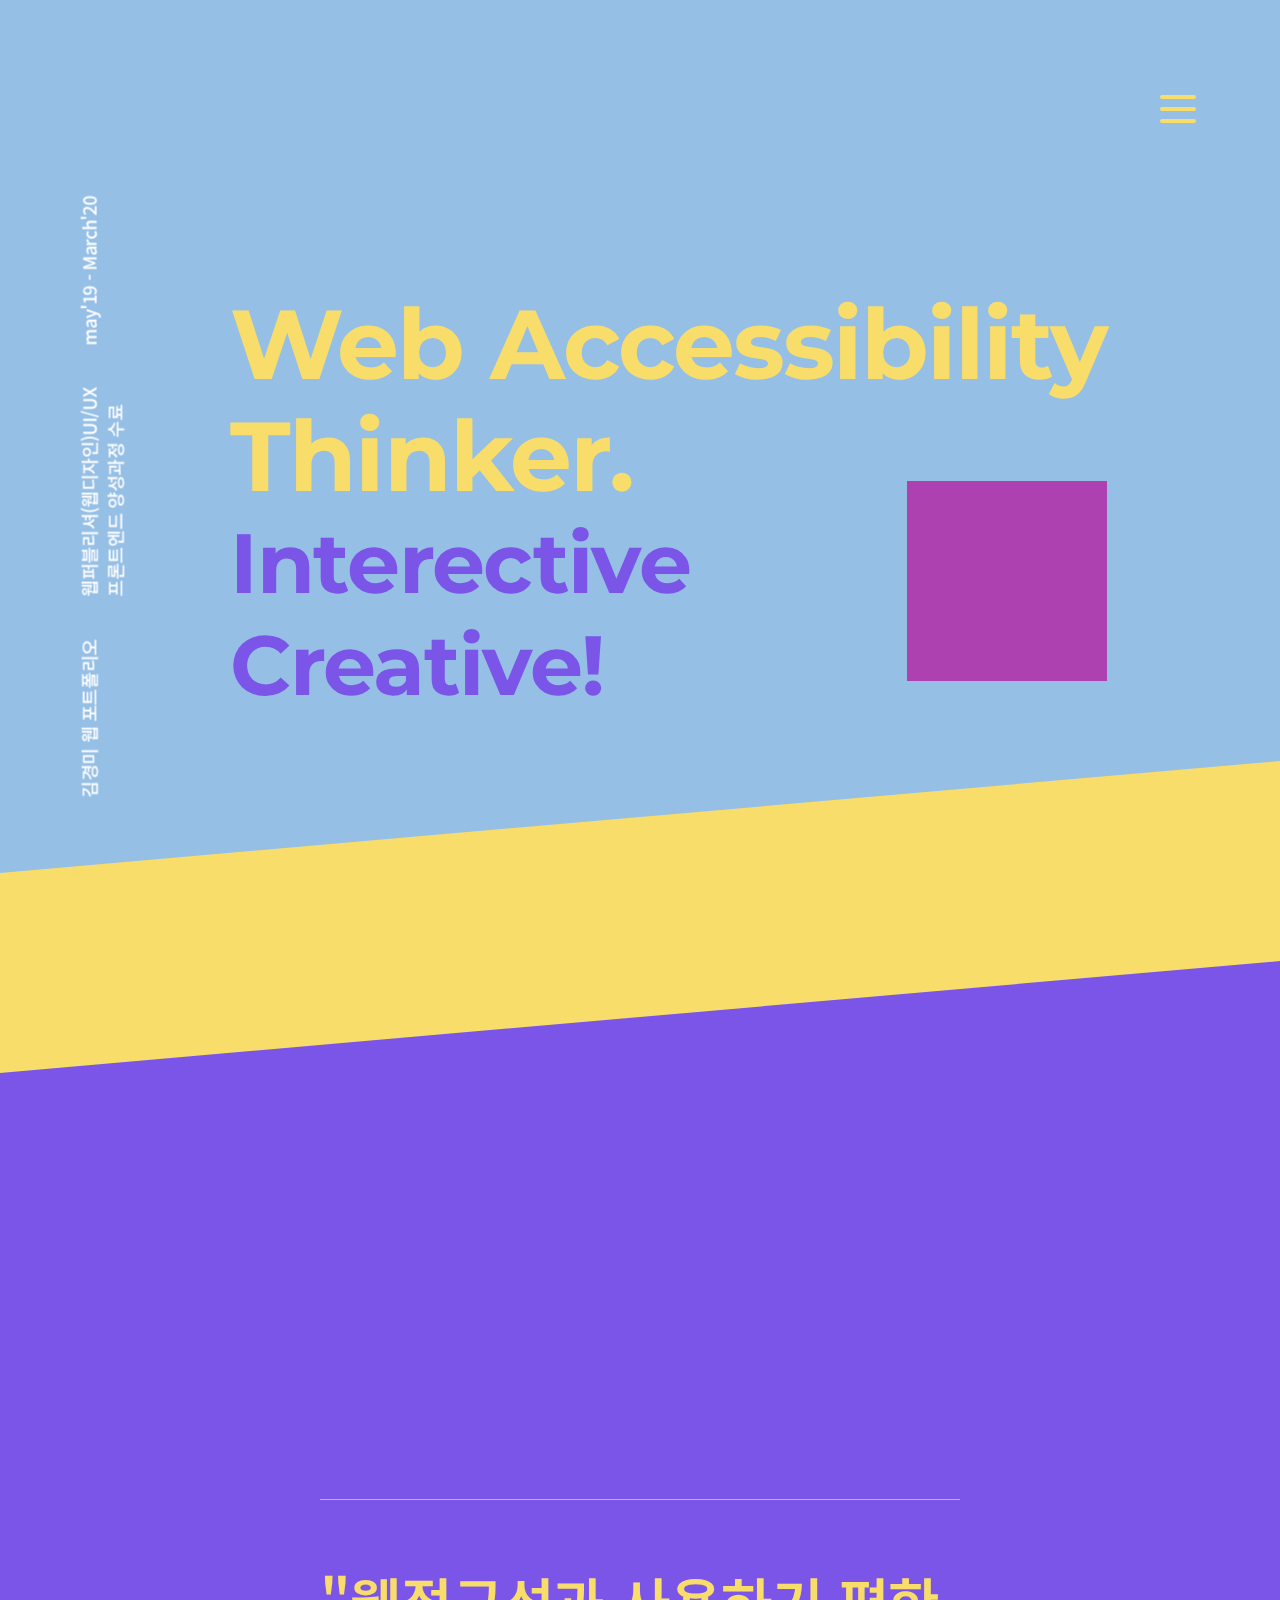
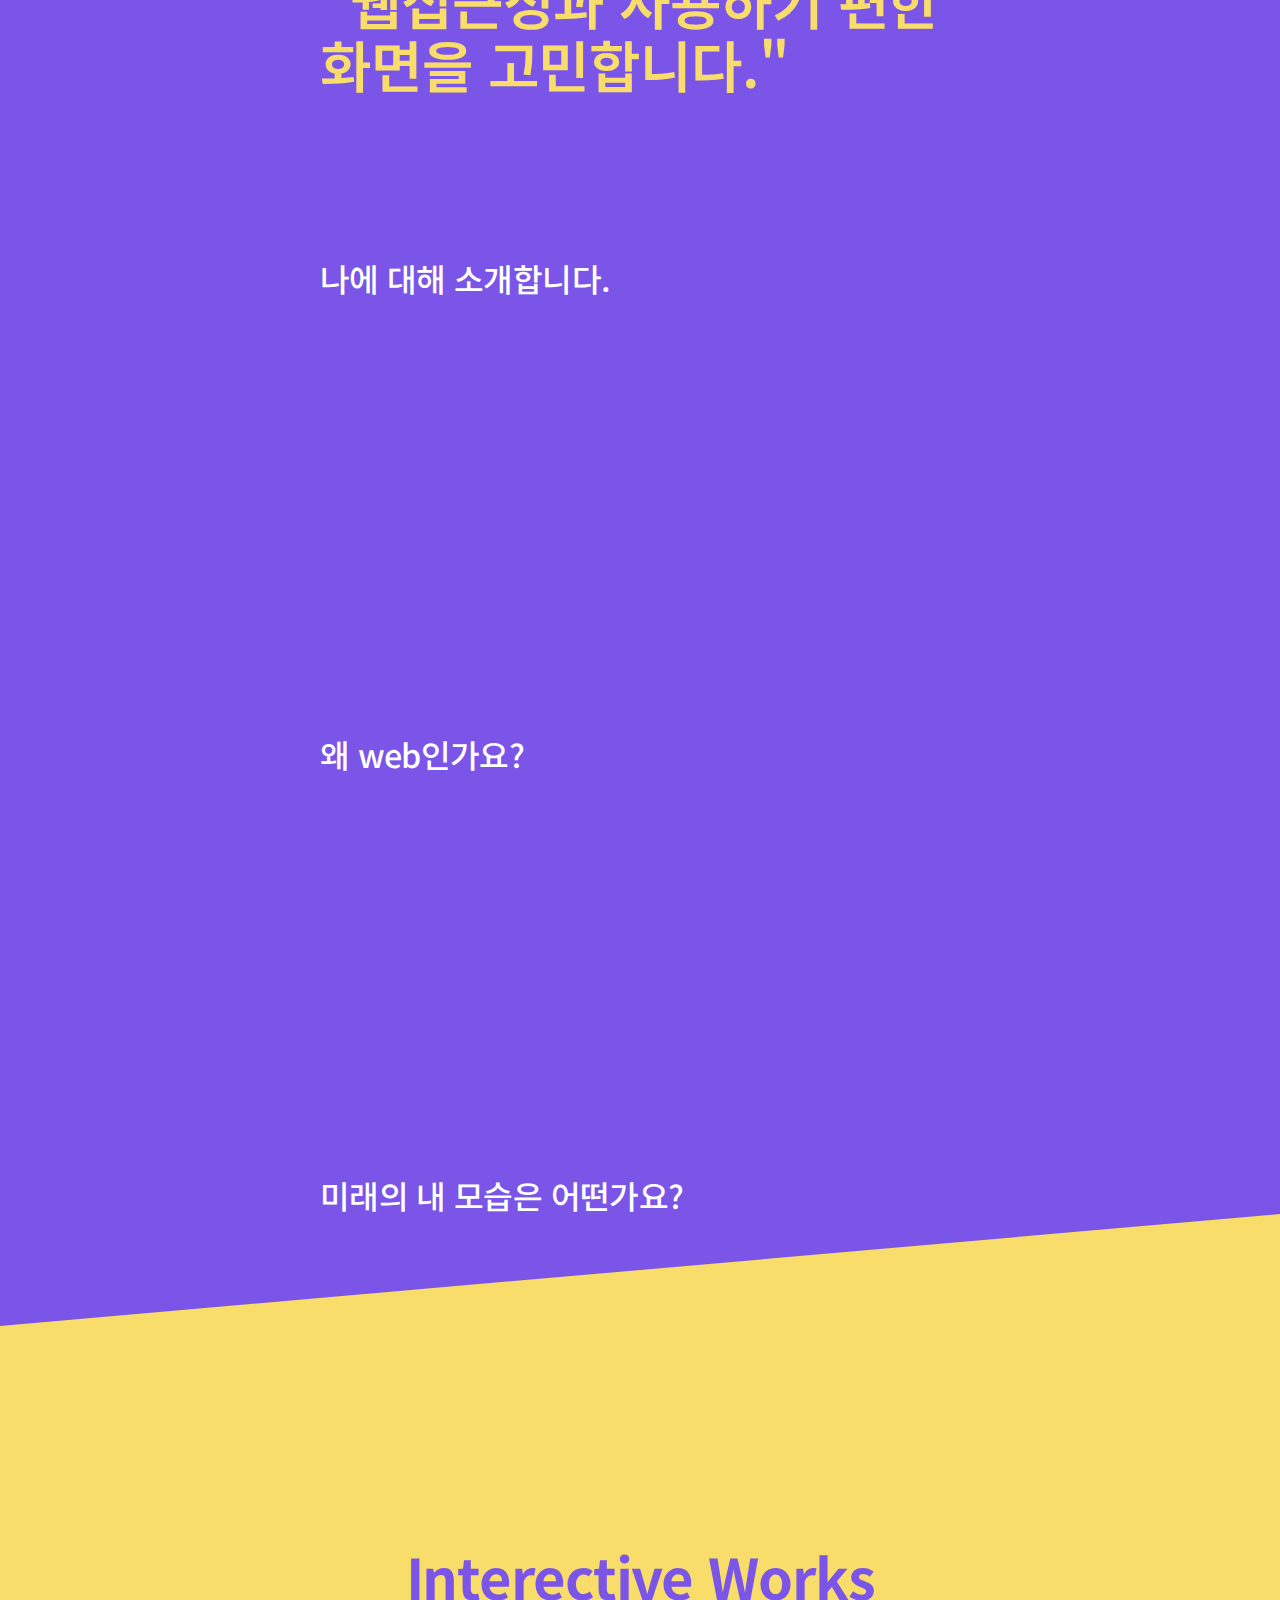
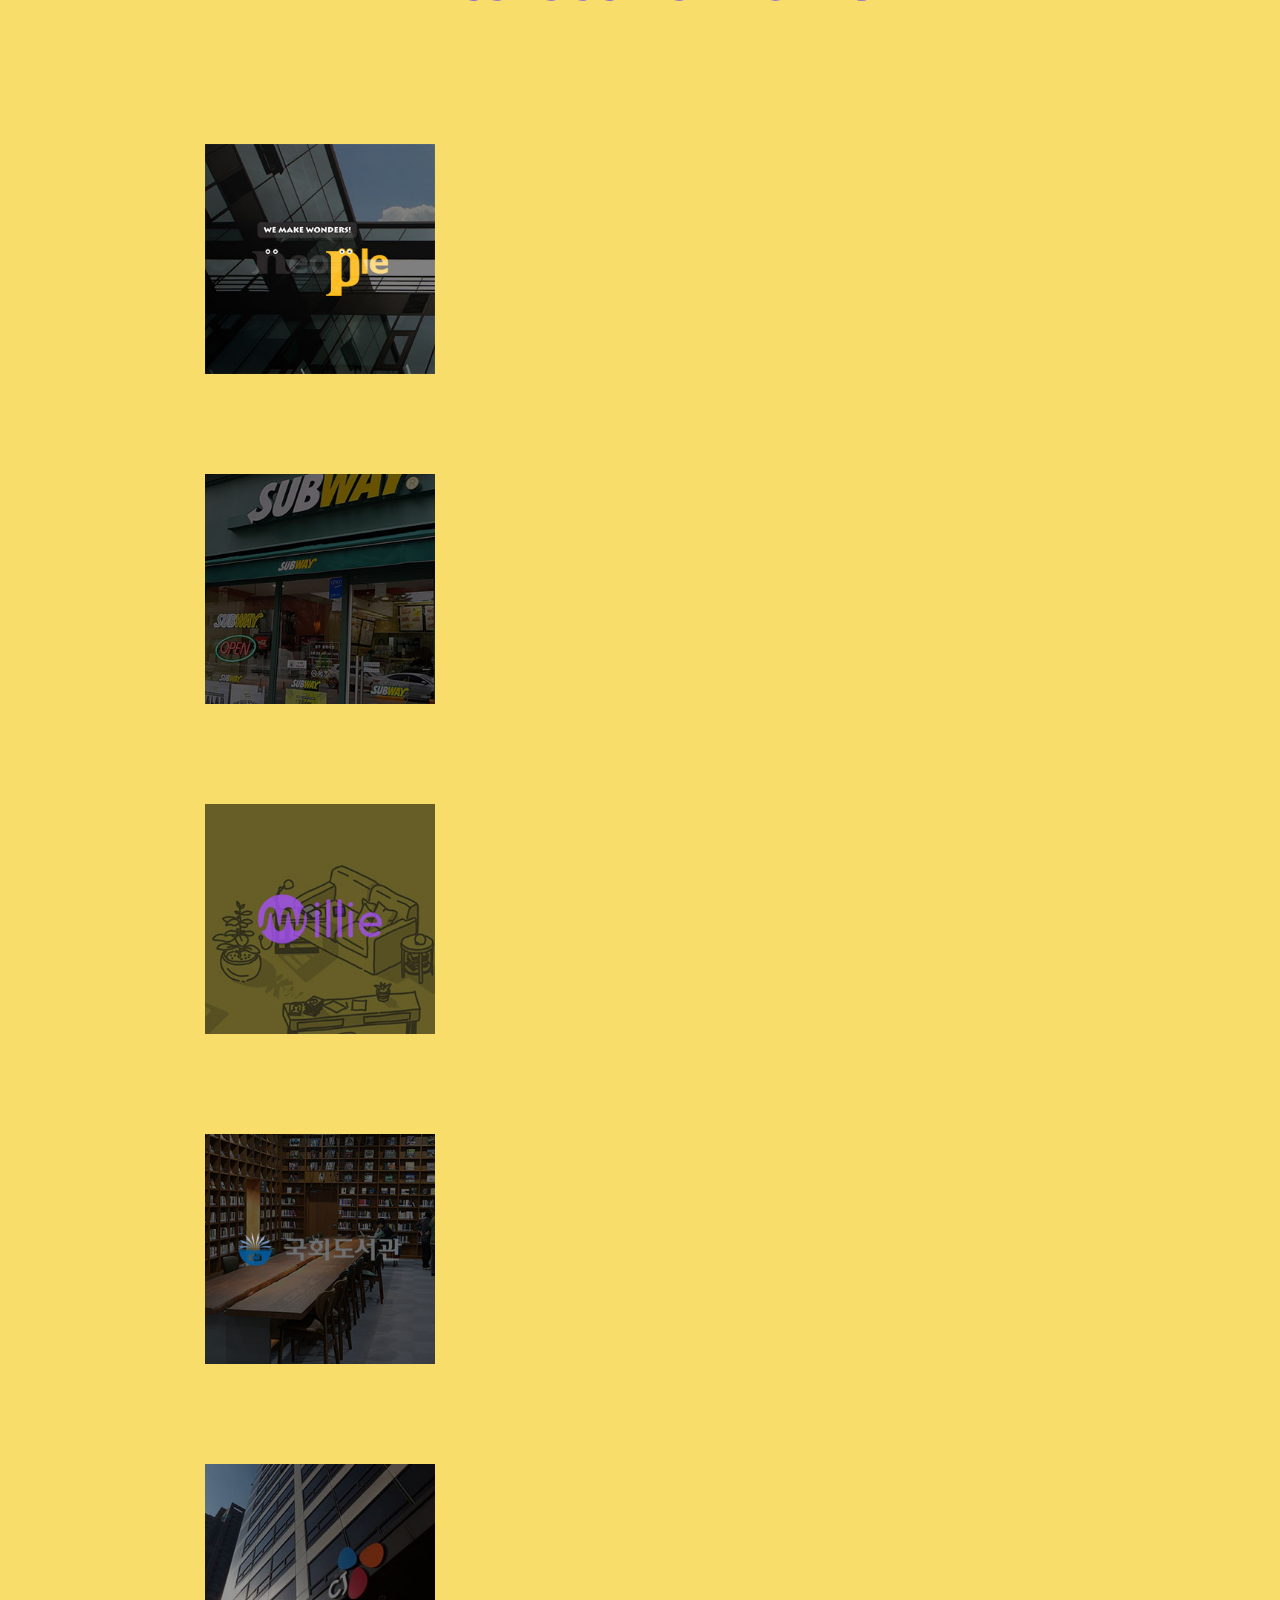
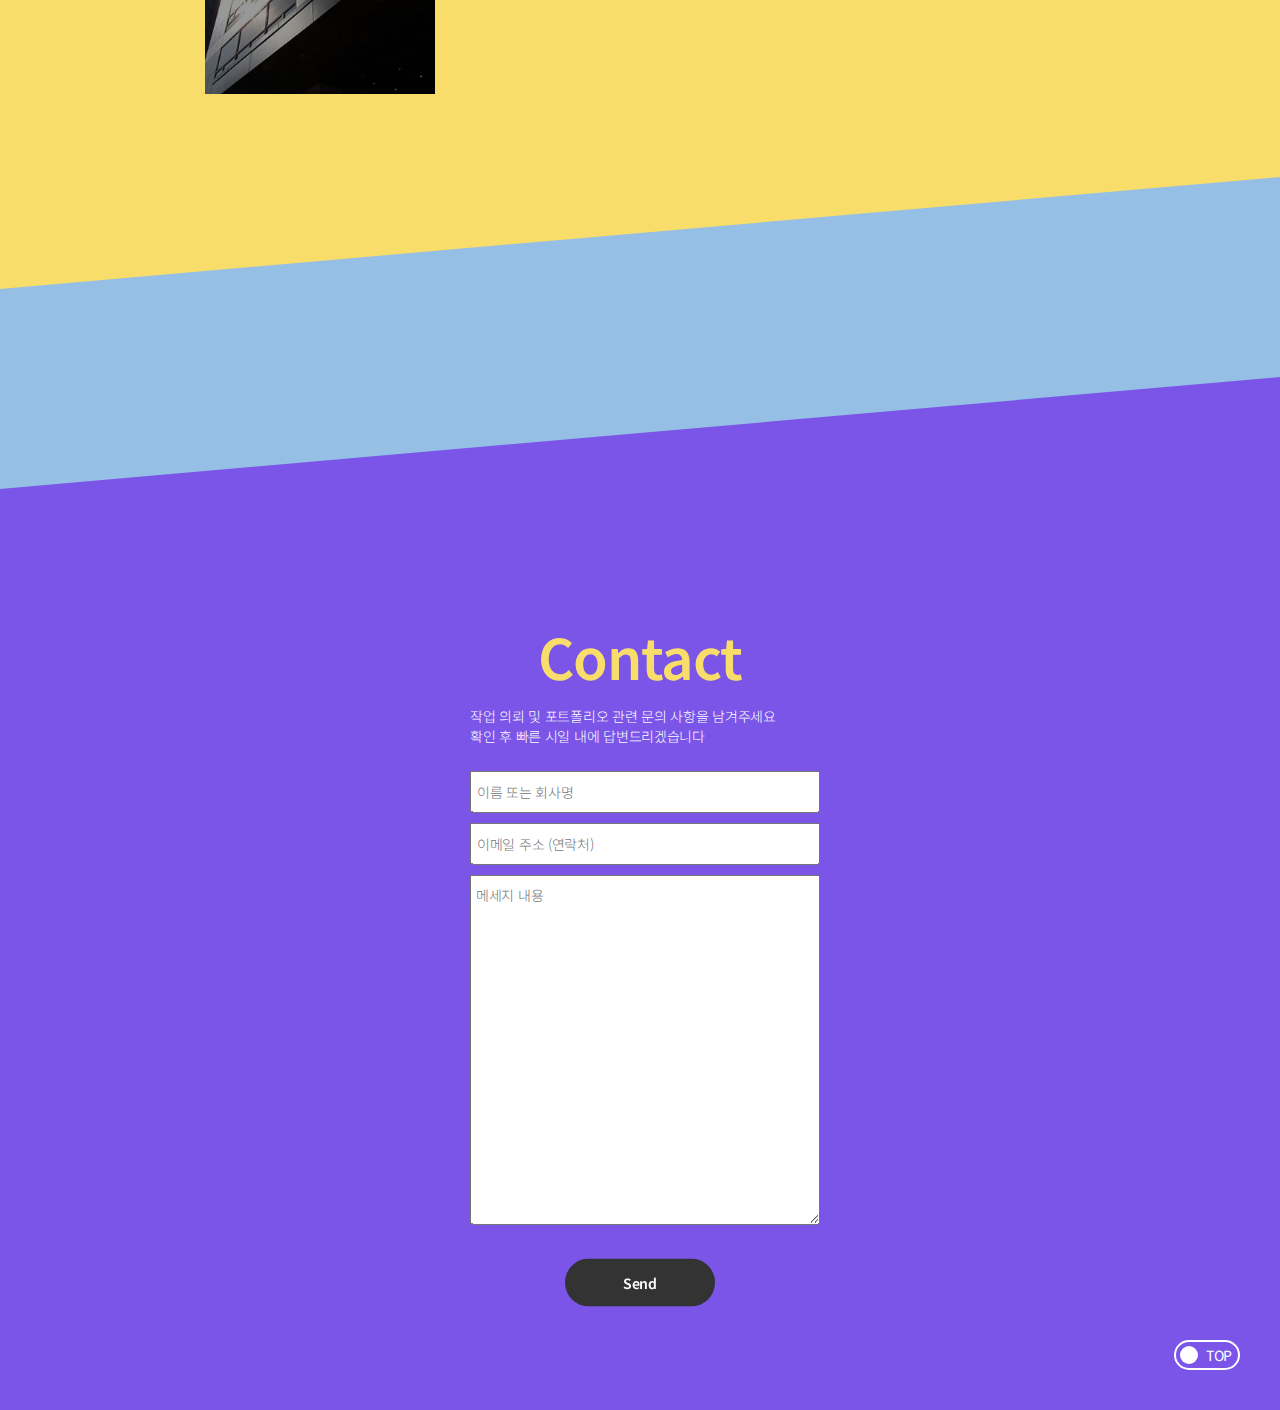
==== commit c3fe556a: "Add files via upload" ====
--- a/index.html
+++ b/index.html
@@ -100,7 +100,7 @@
                             밤을 새우면서 웹의 매력에 빠져있다는 걸 깨달았습니다.</span>
                         <span>다양한 사이트들의 코드를 보면서 왜 이렇게 작업했을까, 고민합니다. 
                             연습 삼아 카피 페이지들을 만들어보고 있습니다. 화려한 효과를 주는 작업은 아직 쉽지않지만 나아가 더 좋은 화면을 구현하기 위해 코드를 파악해가며 습득하는 중입니다.</span>
-                        <span>최근에는 버튼을 클릭하거나 마우스를 올렸을 때 예상치 못한 재미있는 효과를 구현하기 위해 google과 디비컷을 참고하여 만들어보고 있습니다. 아직 React나 Angulr같은 js는 사용해 본 적이 없지만 실무에서 배울 수 있는 기회가 주어진다면 놓치지 않고 잡고 싶습니다.</span>
+                        <span>최근에는 버튼을 클릭하거나 마우스를 올렸을 때 예상치 못한 재미있는 효과를 구현하기 위해 google과 디비컷을 참고하여 만들어보고 있습니다.</span>
                     </div>
                     <b>미래의 내 모습은 어떤가요?</b>
                     <div class="textC">
--- a/css/style.css
+++ b/css/style.css
@@ -33,7 +33,7 @@
 
 #header .home {position: absolute; top: 28%; left: 18%;}
 #header .home h1 {color: #f9dd6b; font-family: 'Montserrat', sans-serif; font-size: 8rem; line-height: 11rem;}
-#header .home h2 {color: #7a55e7; font-family: 'Montserrat', sans-serif; font-size: 7rem;}
+#header .home h2 {color: #7a55e7; font-family: 'Montserrat', sans-serif; font-size: 7rem; z-index: 101;}
 
 
 /* section2-cube */
@@ -131,10 +131,10 @@
 }
 
 /* contents */
-#contents .about:after {content: ''; width: 100%; height: 200px; background: #f9dd6b; position: absolute; top: -95px; left: 0; transform: skew(0,-5deg); z-index: 100;}
-#contents .about {position: relative; width: 100%; height: 200vh; background-color: #7a55e7;}
-#contents .about h1 {opacity: 0; transition: 1s; padding-top: 150px; color: #fff; font-size: 4rem; font-weight: 500; line-height: 8rem; text-align: center;}
-#contents .about h1.on {opacity: 1; padding-top: 280px; transition: 1s;}
+#contents .about:after {content: ''; width: 100%; height: 200px; background: #f9dd6b; position: absolute; top: -83px; left: 0; transform: skew(0,-5deg); z-index: 100;}
+#contents .about {position: relative; width: 100%; height: 230vh; background-color: #7a55e7;}
+#contents .about h1 {opacity: 0; transition: 1s; padding-top: 200px; color: #fff; font-size: 4rem; font-weight: 500; line-height: 8rem; text-align: center;}
+#contents .about h1.on {opacity: 1; padding-top: 380px; transition: 1s;}
 #contents .text-box:before {content: ''; position: absolute; top: 0; right: 0; left: 0; width: 100%; height: 1px; background: rgba(255, 255, 255, 0.5); transition: all 0.5s cubic-bezier(.645,.045,.355,1);}
 #contents .text-box {position: absolute; top: 55%; left: 50%; transform: translateX(-50%) translateY(-50%); width: 50vw; height: 120vh;}
 #contents .text-box .text-title {padding-top: 70px; padding-bottom: 100px;}
@@ -223,10 +223,10 @@
 
 
 /* contact */
-#contents .contact:after {content: ''; width: 100%; height: 200px;background: #7a55e7; position: absolute; top: -95px; left: 0; transform: skew(0,-5deg); z-index: 100;}
-#contents .contact {position: relative; width: 100%; height: 100vh; background-color: #7a55e7;}
+#contents .contact:after {content: ''; width: 100%; height: 200px; background: #96bfe6; position: absolute; top: -97px; left: 0; transform: skew(0,-5deg); z-index: 100;}
+#contents .contact {position: relative; width: 100%; height: 120vh; background-color: #7a55e7;}
 #contents .contact .inn {width: 1050px; margin: 0 auto;}
-#contents .contact .inn .form-area {width: 350px; position: absolute; top: 48%; left: 50%; transform: translateX(-50%) translateY(-50%);}
+#contents .contact .inn .form-area {width: 350px; position: absolute; top: 55%; left: 50%; transform: translateX(-50%) translateY(-50%);}
 #contents .contact .inn h1 {text-align: center; font-size: 4rem; color: #f9dd6b; font-weight: 600;}
 #contents .contact .inn p {padding: 10px 10px 20px 5px; font: 14px/20px 'Noto Sans KR', sans-serif; color: #fff; font-weight: 300;}
 #contents .contact .inn input {width: 350px; margin: 5px; padding: 5px; font: 14px/2em 'Noto Sans KR', sans-serif; color: #333; font-weight: 300;}
--- a/css/respond.css
+++ b/css/respond.css
@@ -67,7 +67,7 @@
 
     .hover_wrap {top: 10%; left: 50%;}
     .hover_wrap .effect {margin: 20px;}
-    .hover_wrap .effect figcaption {display: none;}
+    .hover_wrap .effect .figcaption {display: none;}
 /* contact */
     #contents .contact:after {height: 100px;}
     #contents .contact {height: 120vh;}
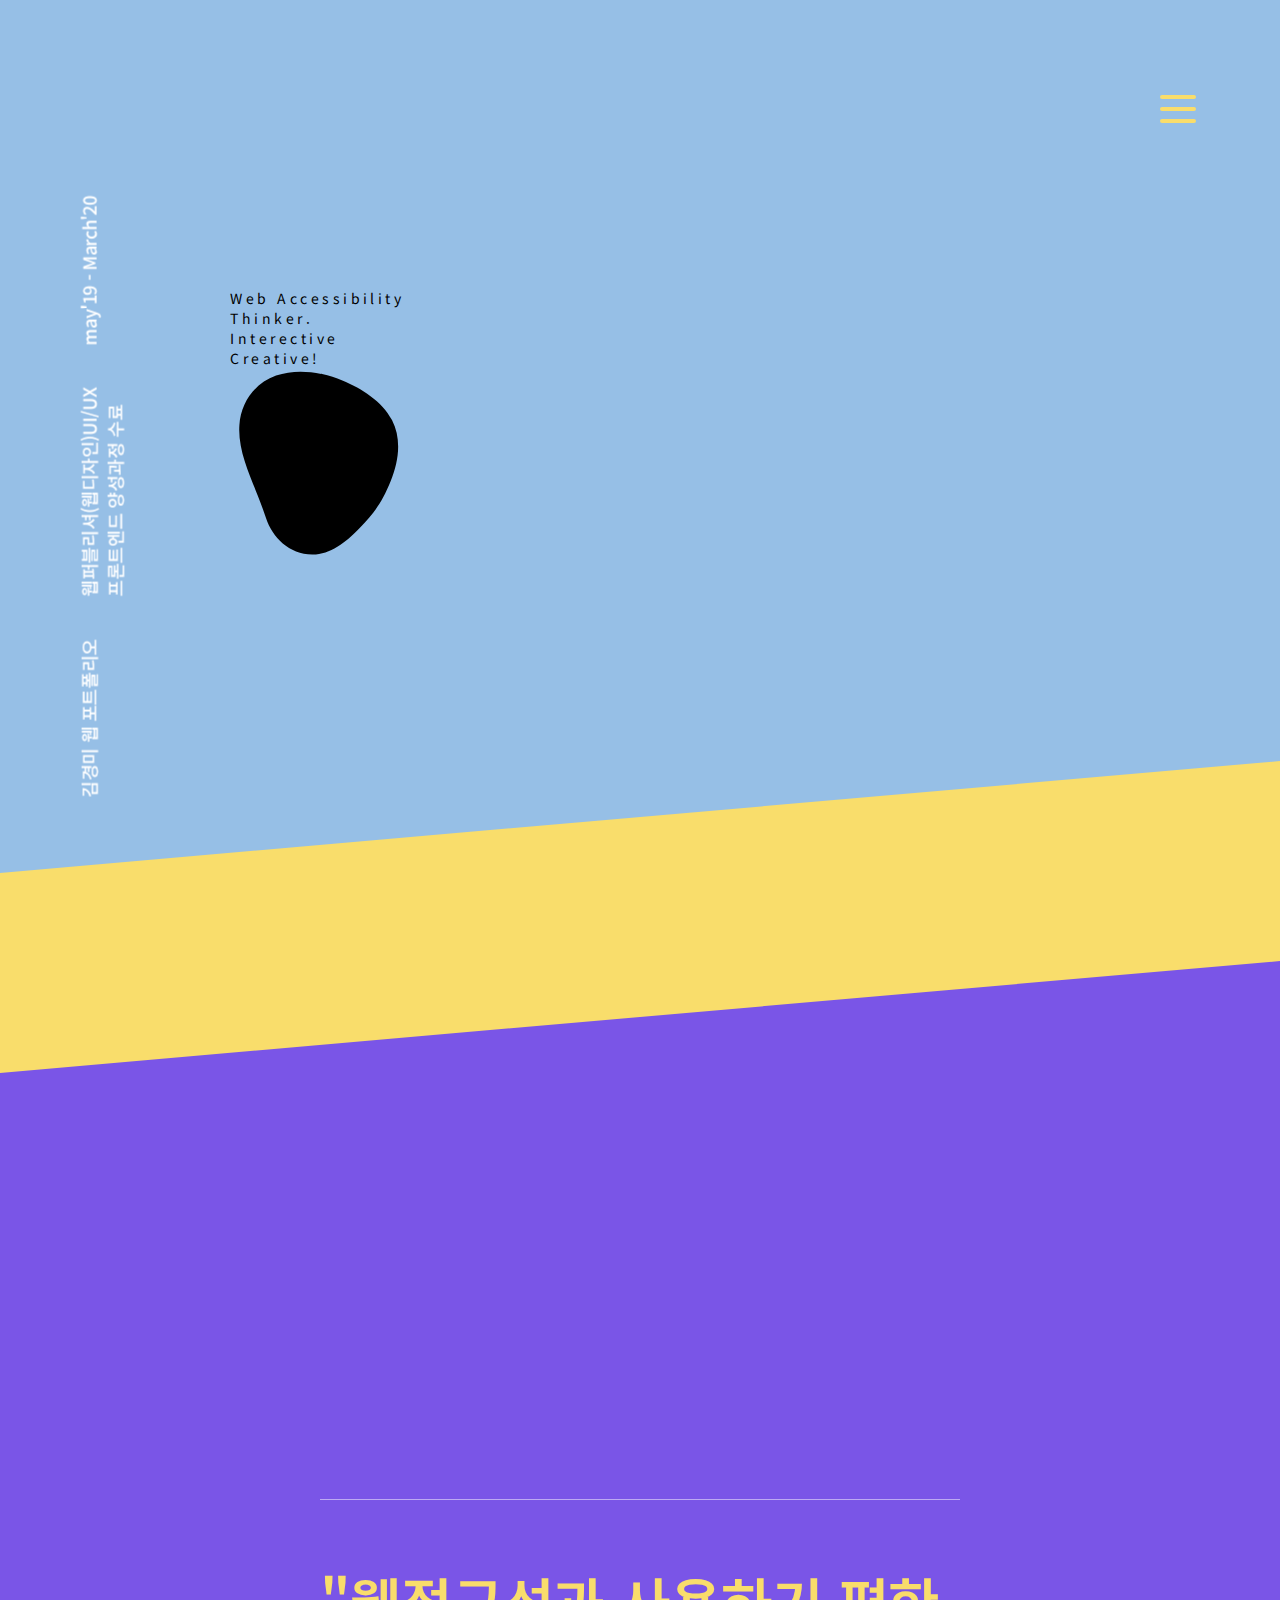
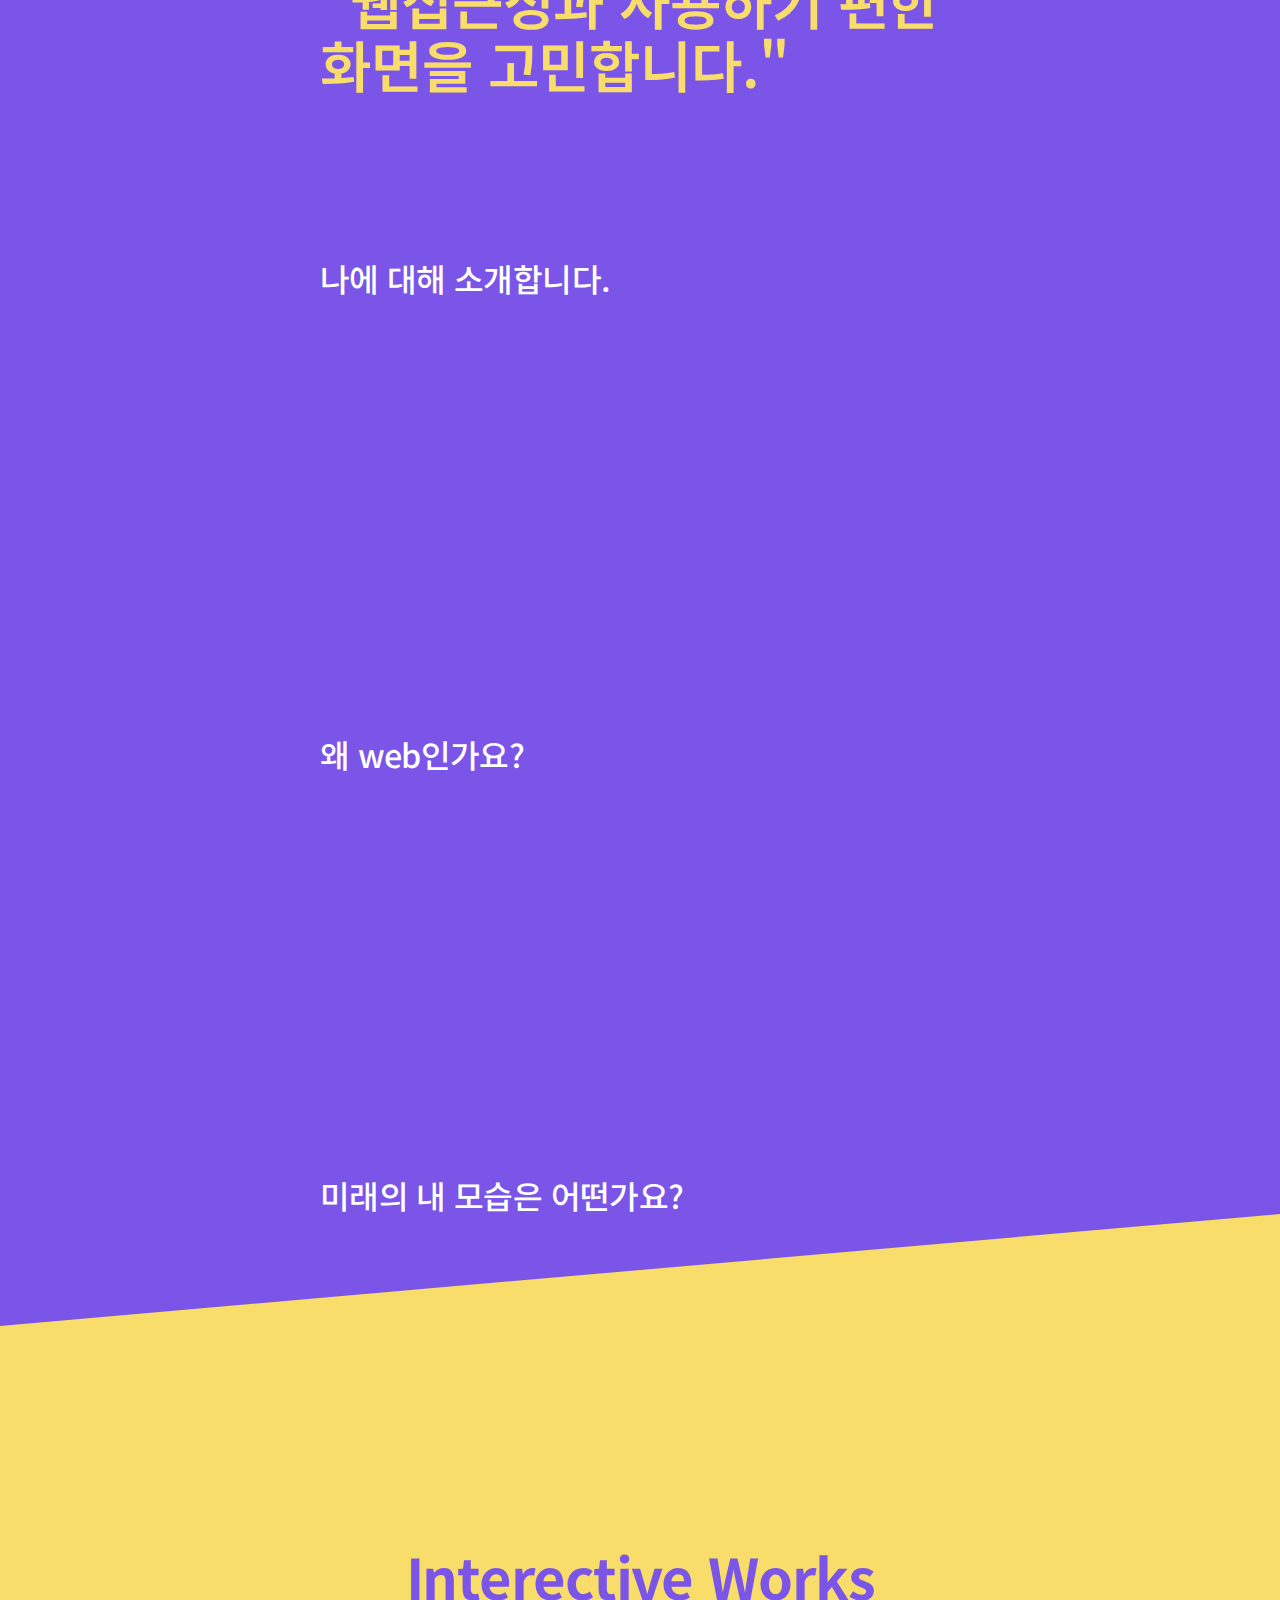
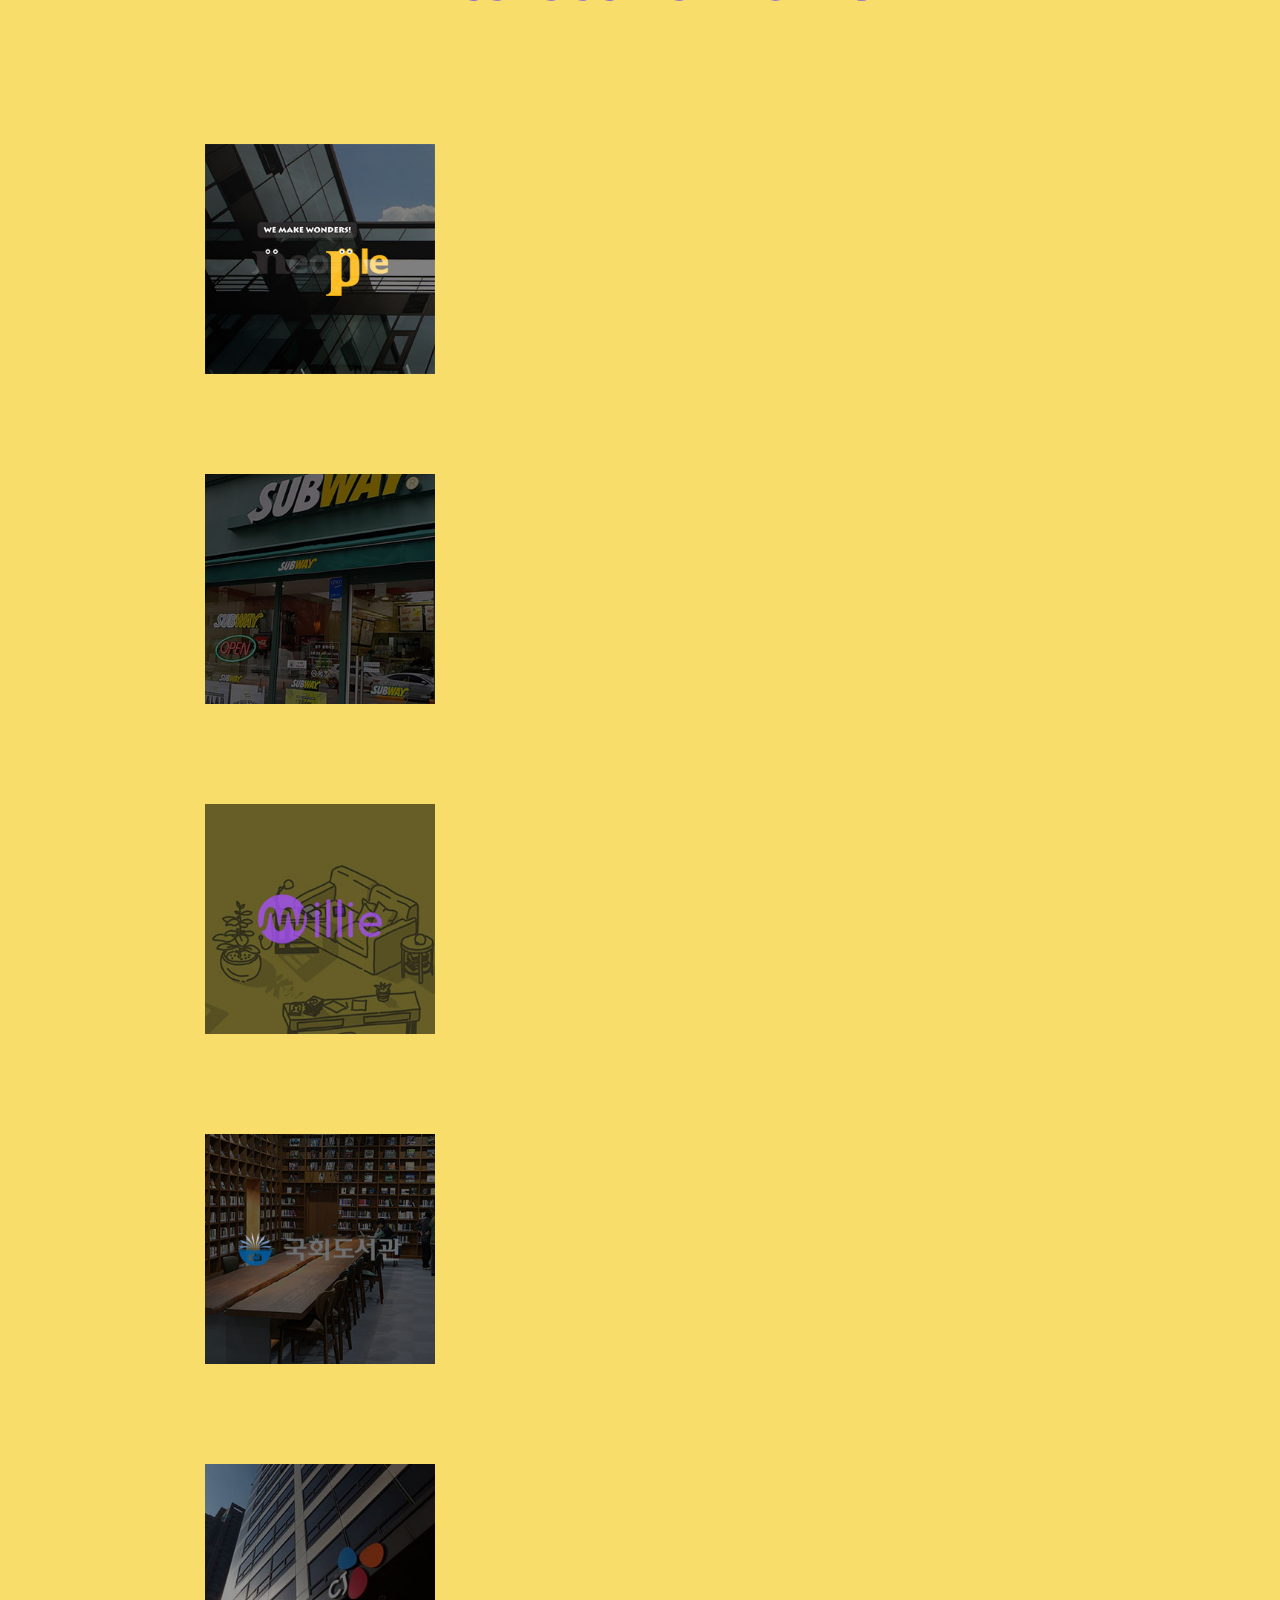
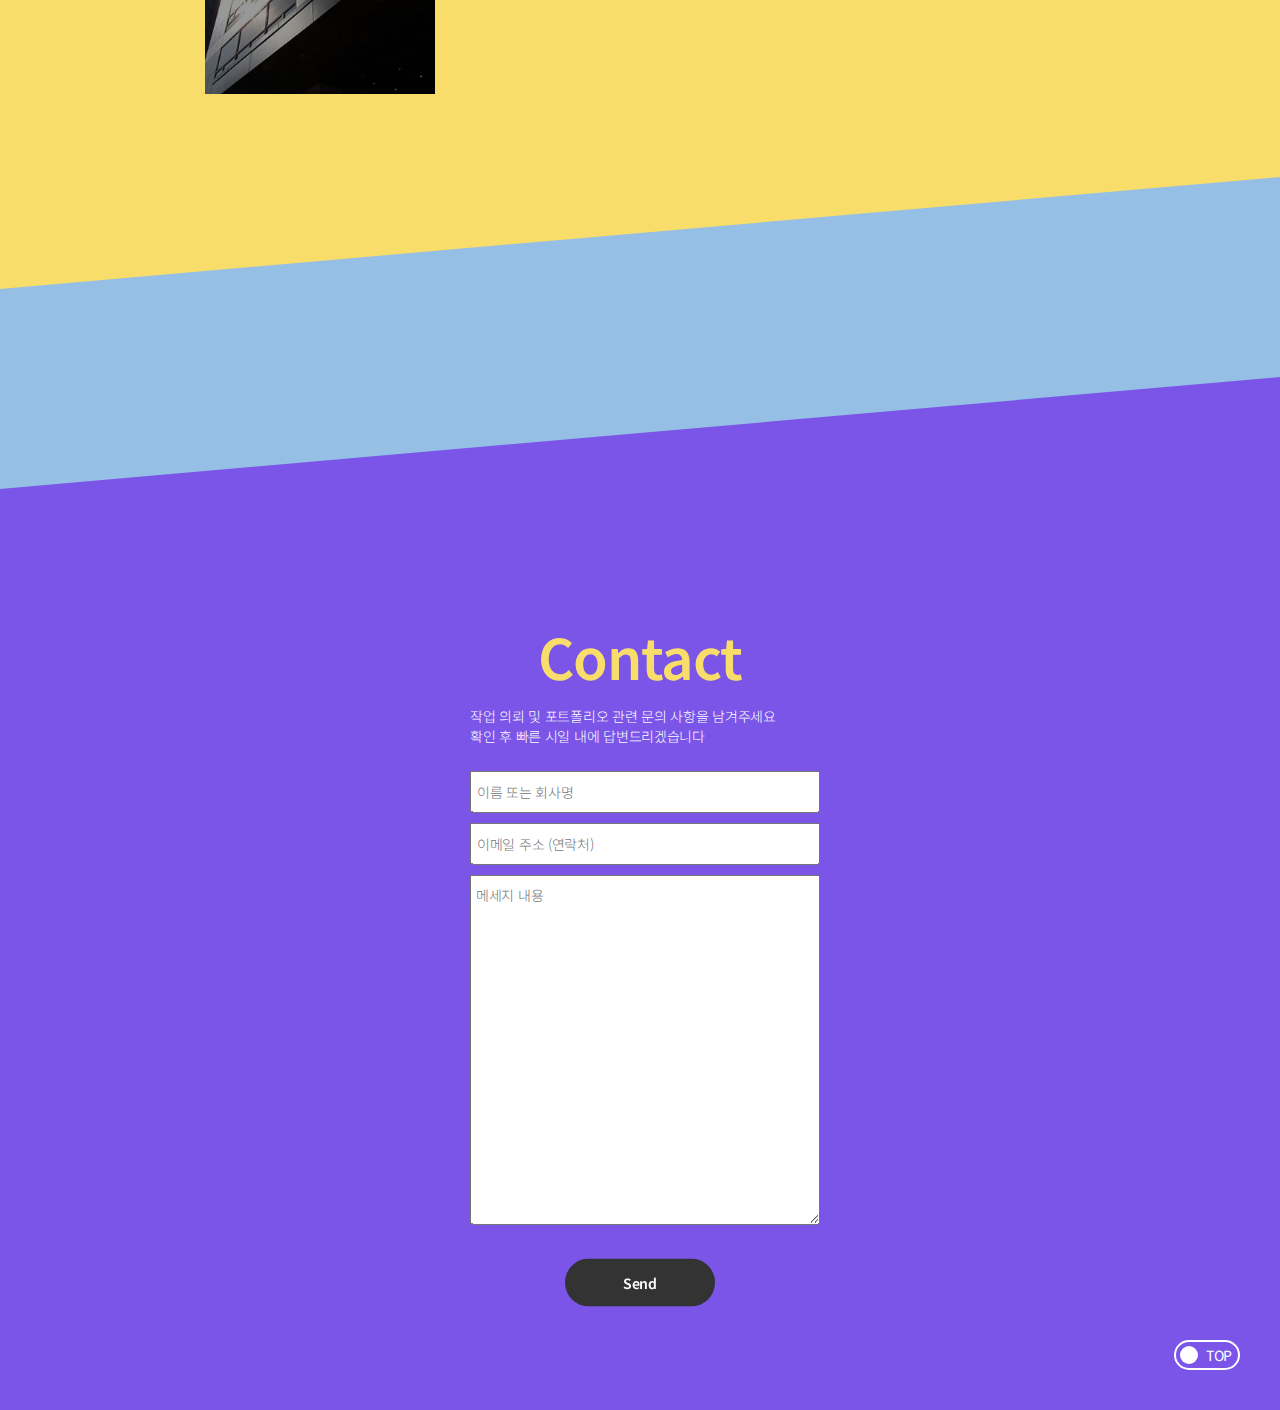
==== commit f83e04c6: "Add files via upload" ====
--- a/index.html
+++ b/index.html
@@ -52,22 +52,67 @@
                 </ul>
             </div>
             <section class="home">
-                <div class="main">
-                    <h1>Web Accessibility</h1>
-                    <h1>Thinker.</h1>
-                    <h2>Interective</h2>
-                    <h2>Creative!</h2>
-                </div>
-            <!-- section-home-cube -->
-            <div class="cube">
-                <div class="c-box c-front"></div>
-                <div class="c-box c-right"></div>
-                <div class="c-box c-back"></div>
-                <div class="c-box c-left"></div>
-                <div class="c-box c-top"></div>
-                <div class="c-box c-bottom"></div>
-            </div>
-            <!-- //section-home-cube -->
+                <div class="main" aria-label="Web Accessibility Thinker Interective Creative">
+                    <div class="first">
+                        <span>W</span>
+                        <span>e</span>
+                        <span>b</span>
+                        <span>&nbsp;</span>
+                        <span>A</span>
+                        <span>c</span>
+                        <span>c</span>
+                        <span>e</span>
+                        <span>s</span>
+                        <span>s</span>
+                        <span>i</span>
+                        <span>b</span>
+                        <span>i</span>
+                        <span>l</span>
+                        <span>i</span>
+                        <span>t</span>
+                        <span>y</span>
+                    </div>
+                    <div class="second">
+                        <span>T</span>
+                        <span>h</span>
+                        <span>i</span>
+                        <span>n</span>
+                        <span>k</span>
+                        <span>e</span>
+                        <span>r</span>
+                        <span>.</span>
+                    </div>
+                    <div class="third">
+                        <span>I</span>
+                        <span>n</span>
+                        <span>t</span>
+                        <span>e</span>
+                        <span>r</span>
+                        <span>e</span>
+                        <span>c</span>
+                        <span>t</span>
+                        <span>i</span>
+                        <span>v</span>
+                        <span>e</span>
+                    </div>
+                    <div class="fourth">
+                        <span>C</span>
+                        <span>r</span>
+                        <span>e</span>
+                        <span>a</span>
+                        <span>t</span>
+                        <span>i</span>
+                        <span>v</span>
+                        <span>e</span>
+                        <span>!</span>
+                    </div>
+                </div>
+                <div class="blob">
+                    <!-- This SVG is from https://codepen.io/Ali_Farooq_/pen/gKOJqx -->
+                    <svg xmlns:xlink="http://www.w3.org/1999/xlink" version="1.1" xmlns="http://www.w3.org/2000/svg" viewBox="0 0 310 350">
+                    <path d="M156.4,339.5c31.8-2.5,59.4-26.8,80.2-48.5c28.3-29.5,40.5-47,56.1-85.1c14-34.3,20.7-75.6,2.3-111  c-18.1-34.8-55.7-58-90.4-72.3c-11.7-4.8-24.1-8.8-36.8-11.5l-0.9-0.9l-0.6,0.6c-27.7-5.8-56.6-6-82.4,3c-38.8,13.6-64,48.8-66.8,90.3c-3,43.9,17.8,88.3,33.7,128.8c5.3,13.5,10.4,27.1,14.9,40.9C77.5,309.9,111,343,156.4,339.5z"/>
+                    </svg>
+                </div>
             </section>
         </div>
         <div id="contents">
@@ -99,7 +144,7 @@
                             어떻게보면 다짜고짜 뛰어들었는데 생각보다 적성에 잘 맞았습니다. 
                             밤을 새우면서 웹의 매력에 빠져있다는 걸 깨달았습니다.</span>
                         <span>다양한 사이트들의 코드를 보면서 왜 이렇게 작업했을까, 고민합니다. 
-                            연습 삼아 카피 페이지들을 만들어보고 있습니다. 화려한 효과를 주는 작업은 아직 쉽지않지만 나아가 더 좋은 화면을 구현하기 위해 코드를 파악해가며 습득하는 중입니다.</span>
+                            연습 삼아 카피 페이지들을 만들어보고 있습니다. 화려한 효과를 주는 작업은 아직 쉽지않지만 나아가 더 나은 화면을 구현하기 위해 코드를 파악해가며 습득하는 중입니다.</span>
                         <span>최근에는 버튼을 클릭하거나 마우스를 올렸을 때 예상치 못한 재미있는 효과를 구현하기 위해 google과 디비컷을 참고하여 만들어보고 있습니다.</span>
                     </div>
                     <b>미래의 내 모습은 어떤가요?</b>
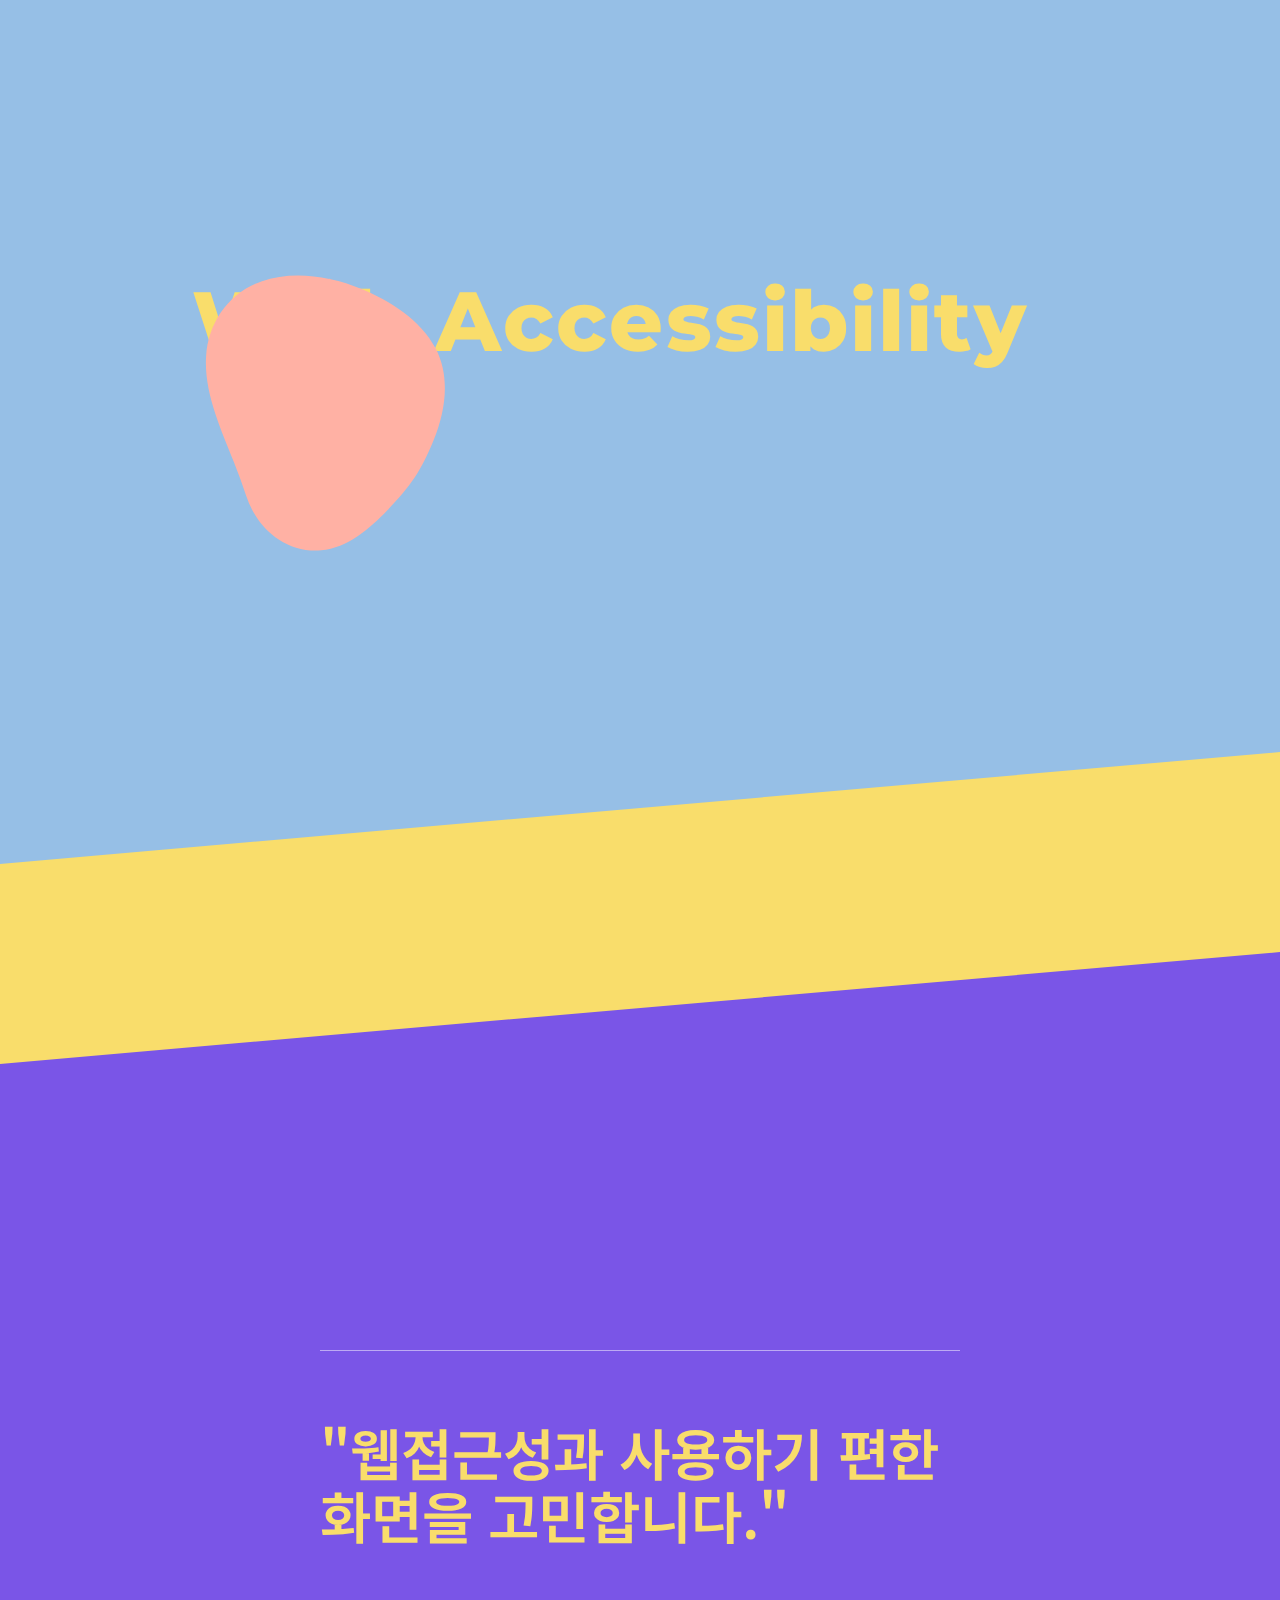
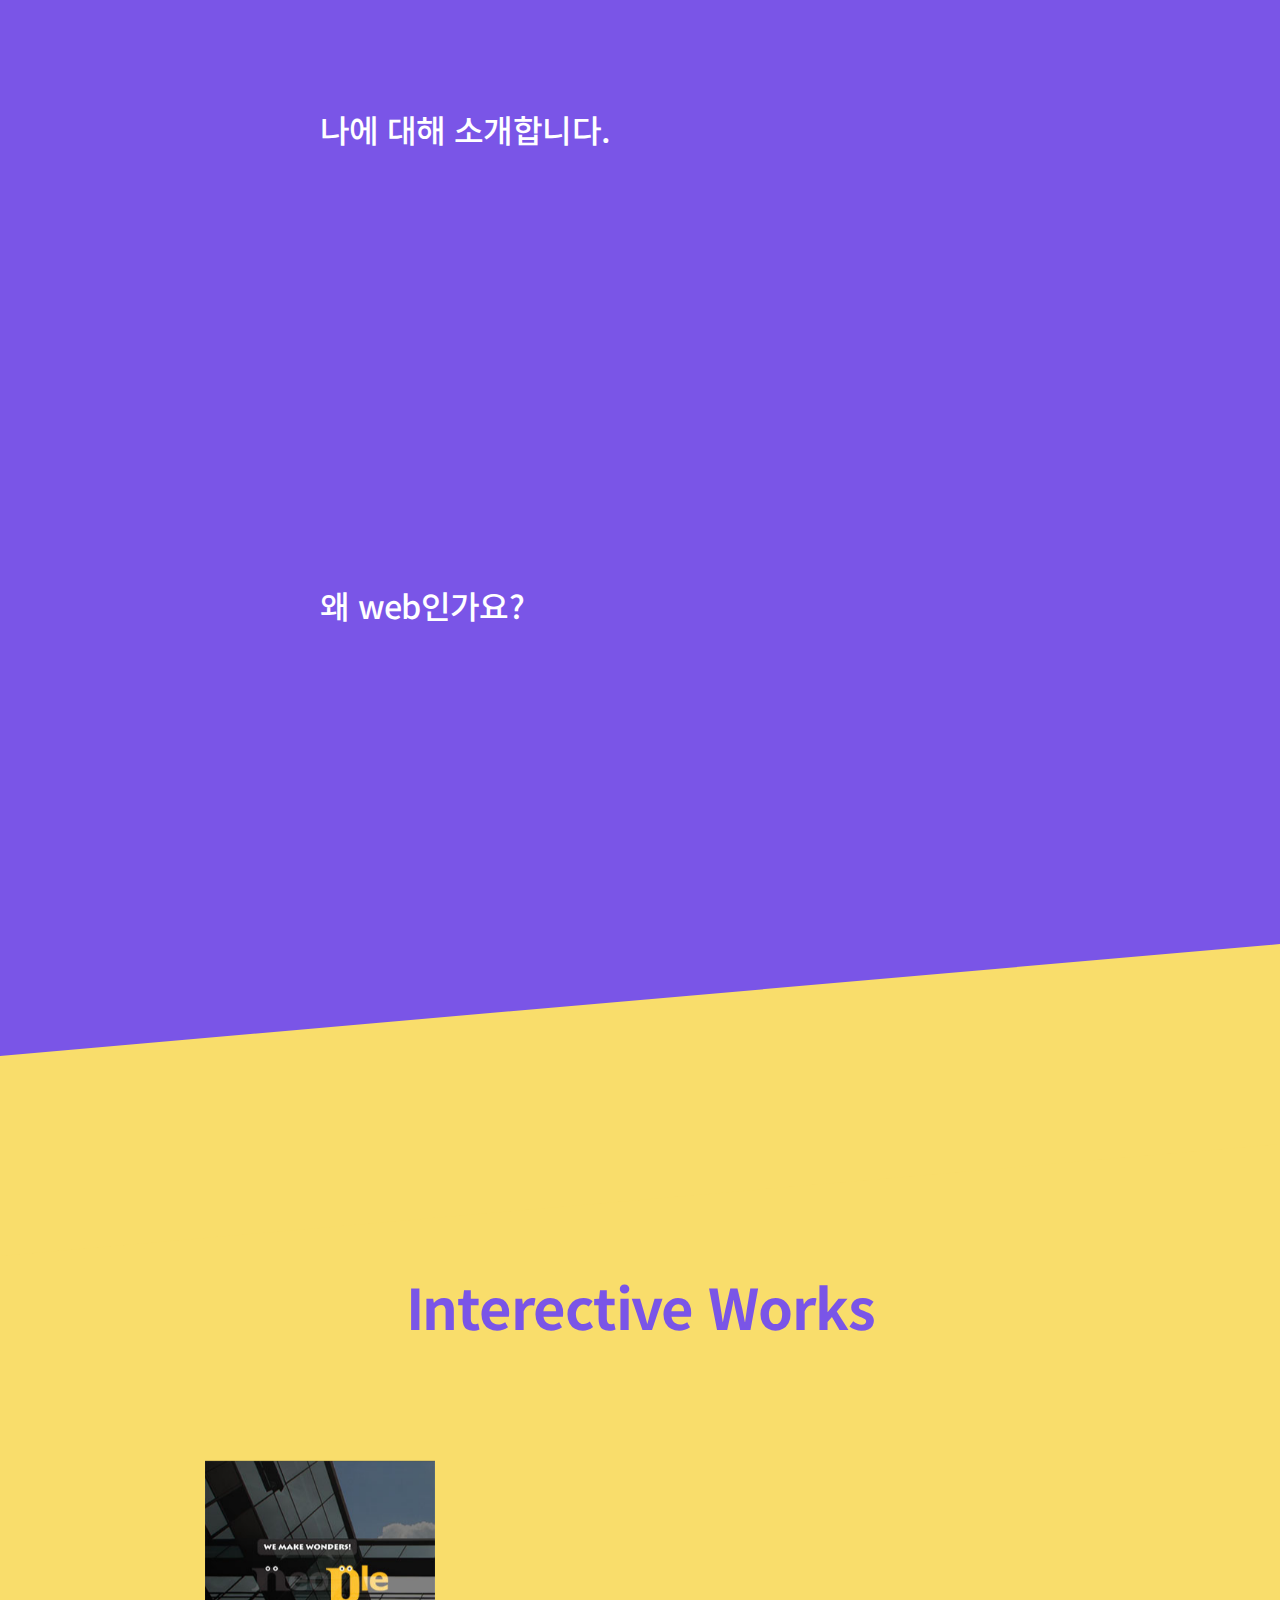
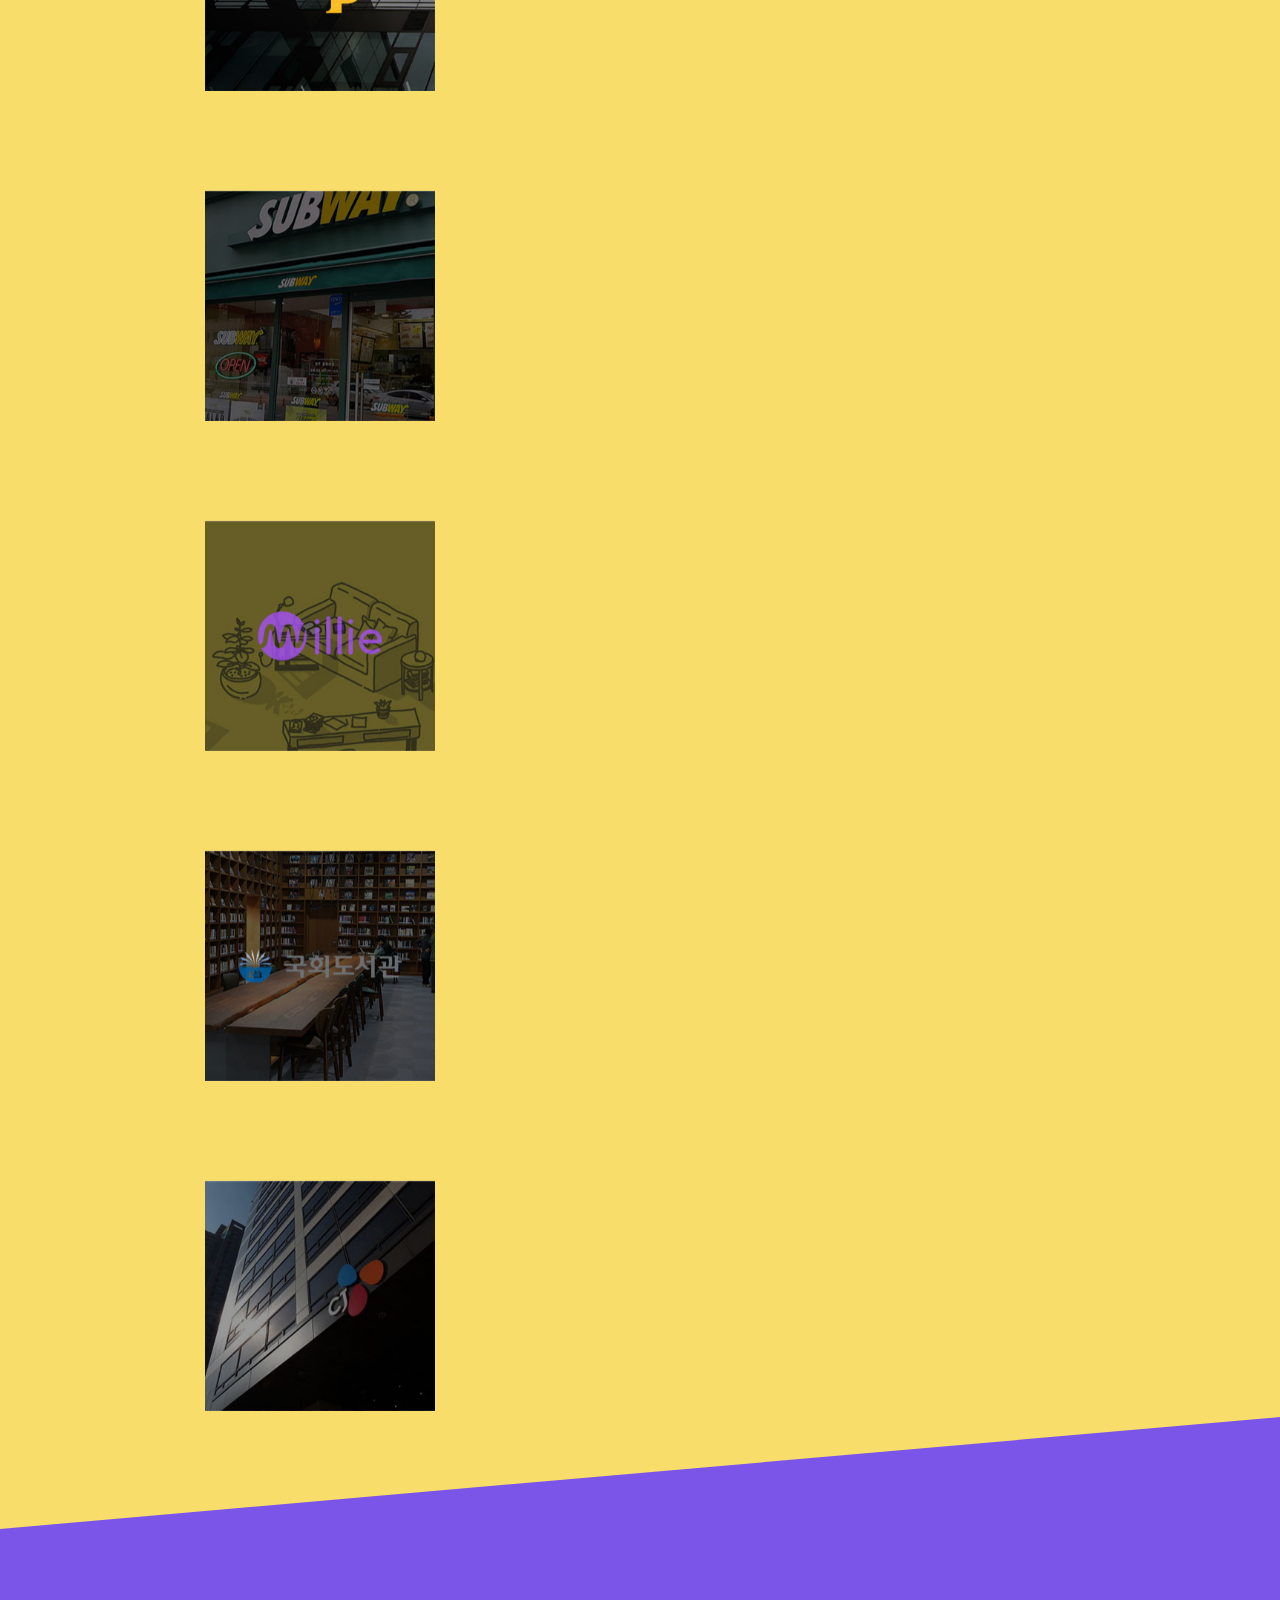
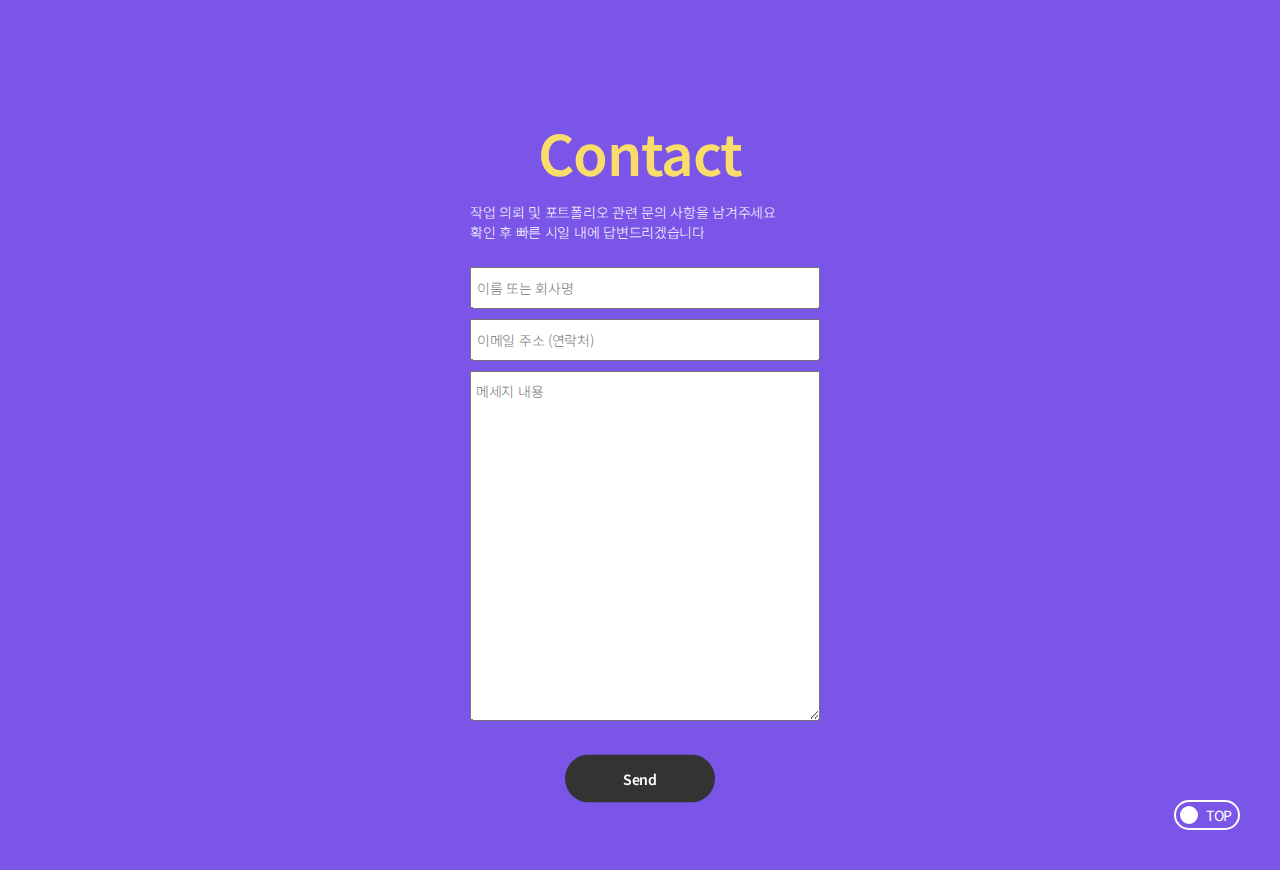
==== commit 13979a3d: "Add files via upload" ====
--- a/index.html
+++ b/index.html
@@ -149,7 +149,7 @@
                     </div>
                     <b>미래의 내 모습은 어떤가요?</b>
                     <div class="textC">
-                        <span>다양한 스크립트를 경험해보고 터득해 입사 1년 차 때에는 React, Angulr, Vue와 같은 프레임워크에 도전해보고 싶습니다.</span>
+                        <span>다양한 스크립트를 경험해보고 터득해 입사 1년 차 때에는 React, Angulr, Vue와 같은 프레임워크를 시작할 만큼의 실력을 갖추는 것입니다.</span>
                     </div>
                 </div>
             </section>
--- a/css/style.css
+++ b/css/style.css
@@ -10,7 +10,8 @@
 /* header */
 #header {position: relative; width: 100%; height: 100vh; overflow: hidden; background-color: #96bfe6;}
 
-#header .menu-ico {position: fixed; top: 5%; right: 3%; padding: 30px; cursor: pointer; z-index: 1000;}
+#header .menu-ico.on {opacity: 1; transition: 1.5s;}
+#header .menu-ico {opacity: 0; position: fixed; top: 5%; right: 3%; padding: 30px; cursor: pointer; z-index: 1000;}
 #header .menu {opacity: 0; position: fixed; top: 7%; right: 15%; transform: translateX(-50%); transition: all .3s ease-in; width: 70vw; border-bottom: 1px solid rgba(255, 255, 255, 0.5); z-index: 1000;}
 #header .menu.on {opacity: 1; transform: translateX(0%); transition: all .3s ease-in;}
 #header .menu.on ul > li:nth-child(1) {opacity: 1; transform: translateX(0%); transition: all .3s .6s ease-in;}
@@ -26,121 +27,55 @@
 #header .scroll-position {position: fixed; bottom: 4%; left: 4%; width: 50px; height: 50px;
                         line-height: 50px; text-align: center; color: #fff; z-index: 1000;}
 
-#header .aside {position: fixed; top: 50%; left: -220px; transform: rotate(-90deg); z-index: 1000;}
+#header .aside.show {opacity: 1; transition: 1.5s;}
+#header .aside {opacity: 0; position: fixed; top: 50%; left: -220px; transform: rotate(-90deg); z-index: 1000;}
 #header .aside > ul {display: flex; justify-content: start;}
 #header .aside > ul > li {flex-direction: row; padding: 1.5em;}
 #header .aside > ul > li > p {color: #fff; font-size: 18px; font-weight: 500;}
 
-#header .home {position: absolute; top: 28%; left: 18%;}
-#header .home h1 {color: #f9dd6b; font-family: 'Montserrat', sans-serif; font-size: 8rem; line-height: 11rem;}
-#header .home h2 {color: #7a55e7; font-family: 'Montserrat', sans-serif; font-size: 7rem; z-index: 101;}
+#header .home {position: absolute; top: 30%; left: 15%;}
+#header .home .first span {opacity: 0; color: #f9dd6b; font-family: 'Montserrat', sans-serif; font-size: 8rem; font-weight: 800;}
+#header .home .second span {opacity: 0; color: #f9dd6b; font-family: 'Montserrat', sans-serif; font-size: 8rem; font-weight: 800;}
+#header .home .third span {opacity: 0; color: #7a55e7; font-family: 'Montserrat', sans-serif; font-size: 7rem; font-weight: 700;}
+#header .home .fourth span {opacity: 0; color: #7a55e7; font-family: 'Montserrat', sans-serif; font-size: 7rem; font-weight: 700;}
+#header .home .first.show span:nth-child(2n+1) {opacity: 1; transition:.5s;}
+#header .home .first.show span:nth-child(2n) {opacity: 1; transition: 1.5s;}
+#header .home .second.show span:nth-child(2n+1) {opacity: 1; transition:.5s;}
+#header .home .second.show span:nth-child(2n) {opacity: 1; transition: 1.5s;}
+#header .home .third.show span:nth-child(2n+1) {opacity: 1; transition:.5s;}
+#header .home .third.show span:nth-child(2n) {opacity: 1; transition: 1.5s;}
+#header .home .fourth.show span:nth-child(2n+1) {opacity: 1; transition:.5s;}
+#header .home .fourth.show span:nth-child(2n) {opacity: 1; transition: 1.5s;}
+.blob {
+  position: absolute;
+  top: 0;
+  left: 0;
+  fill: #FFB1A4;
+  width: 20vmax;
+  animation: move 10s ease-in-out infinite;
+  transform-origin: 50% 50%;
+}
 
-
-/* section2-cube */
-.c-box {
-    position: absolute;
-    width: 200px;
-    height: 200px;
-  }
-  .c-front {
-    z-index: 1;
-    -webkit-transform: translateZ(100px);
-    -ms-transform: translateZ(100px);
-    -moz-transform: translateZ(100px);
-    -o-transform: translateZ(100px);
-    transform: translateZ(100px);
-    background-color: rgba(255, 17, 164, 0.5);
-  }
-  .c-right {
-    -webkit-transform: translateX(100px) rotateY(90deg);
-    -ms-transform: translateX(100px) rotateY(90deg);
-    -moz-transform: translateX(100px) rotateY(90deg);
-    -o-transform: translateX(100px) rotateY(90deg);
-    transform: translateX(100px) rotateY(90deg);
-    background-color: rgba(255, 255, 255, 0.5);
-  }
-  .c-back {
-    -webkit-transform: translateZ(-100px) rotateY(180deg);
-    -ms-transform: translateZ(-100px) rotateY(180deg);
-    -moz-transform: translateZ(-100px) rotateY(180deg);
-    -o-transform: translateZ(-100px) rotateY(180deg);
-    transform: translateZ(-100px) rotateY(180deg);
-    background-color: rgba(33, 33, 146, 0.5);
-  }
-  .c-left {
-    -webkit-transform: translateX(-100px) rotateY(270deg);
-    -ms-transform: translateX(-100px) rotateY(270deg);
-    -moz-transform: translateX(-100px) rotateY(270deg);
-    -o-transform: translateX(-100px) rotateY(270deg);
-    transform: translateX(-100px) rotateY(270deg);
-    background-color: rgba(255, 251, 0, 0.5);
-  }
-  .c-top {
-    -webkit-transform: translateY(-100px) rotateX(90deg);
-    -ms-transform: translateY(-100px) rotateX(90deg);
-    -moz-transform: translateY(-100px) rotateX(90deg);
-    -o-transform: translateY(-100px) rotateX(90deg);
-    transform: translateY(-100px) rotateX(90deg);
-    background-color: rgba(255, 0, 0, 0.5);
-  }
-  .c-bottom {
-    -webkit-transform: translateY(100px) rotateX(270deg);
-    -ms-transform: translateY(100px) rotateX(270deg);
-    -moz-transform: translateY(100px) rotateX(270deg);
-    -o-transform: translateY(100px) rotateX(270deg);
-    transform: translateY(100px) rotateX(270deg);
-    background-color: rgba(0, 174, 255, 0.5);
-  }
-  .cube {
-    position: absolute;
-    right: -15%;
-    top: 45%;
-    width: 200px;
-    height: 200px;
-    -webkit-animation: cube 6s infinite linear;
-    -ms-animation: cube 6s infinite linear;
-    -moz-animation: cube 6s infinite linear;
-    -o-animation: cube 6s infinite linear;
-    animation: cube 6s infinite linear;
-    -webkit-transform-style: preserve-3d;
-    -ms-transform-style: preserve-3d;
-    transform-style: preserve-3d;
-  }
-  .cube:hover {
-    -webkit-animation-play-state: paused;
-    -ms-animation-play-state: paused;
-    -moz-animation-play-state: paused;
-    -o-animation-play-state: paused;
-    animation-play-state: paused;
-  }
-  @keyframes cube {
-    0% {
-    -webkit-transform: rotate3d(1,1,1,0deg);
-    -ms-transform: rotate3d(1,1,1,0deg);
-    -moz-transform: rotate3d(1,1,1,0deg);
-    -o-transform: rotate3d(1,1,1,0deg);
-    transform: rotate3d(1,1,1,0deg);
-    }
-    100% {
-    -webkit-transform-: rotate3d(1,1,1,360deg);
-    -ms-transform-: rotate3d(1,1,1,360deg);
-    -moz-transform: rotate3d(1,1,1,360deg);
-    -o-transform: rotate3d(1,1,1,360deg);
-    transform: rotate3d(1,1,1,360deg);
-    }
+@keyframes move {
+  0%   { transform: scale(1)   translate(10px, -30px); }
+  38%  { transform: scale(0.8, 1) translate(80vw, 30vh) rotate(160deg); }
+  40%  { transform: scale(0.8, 1) translate(80vw, 30vh) rotate(160deg); }
+  78%  { transform: scale(1.3) translate(0vw, 50vh) rotate(-20deg); }
+  80%  { transform: scale(1.3) translate(0vw, 50vh) rotate(-20deg); }
+  100% { transform: scale(1)   translate(10px, -30px); }
 }
 
 /* contents */
-#contents .about:after {content: ''; width: 100%; height: 200px; background: #f9dd6b; position: absolute; top: -83px; left: 0; transform: skew(0,-5deg); z-index: 100;}
-#contents .about {position: relative; width: 100%; height: 230vh; background-color: #7a55e7;}
+#contents .about:after {content: ''; width: 100%; height: 200px; background: #f9dd6b; position: absolute; top: -92px; left: 0; transform: skew(0,-5deg); z-index: 100;}
+#contents .about {position: relative; width: 100%; height: 200vh; background-color: #7a55e7;}
 #contents .about h1 {opacity: 0; transition: 1s; padding-top: 200px; color: #fff; font-size: 4rem; font-weight: 500; line-height: 8rem; text-align: center;}
-#contents .about h1.on {opacity: 1; padding-top: 380px; transition: 1s;}
+#contents .about h1.on {opacity: 1; padding-top: 300px; transition: 1s;}
 #contents .text-box:before {content: ''; position: absolute; top: 0; right: 0; left: 0; width: 100%; height: 1px; background: rgba(255, 255, 255, 0.5); transition: all 0.5s cubic-bezier(.645,.045,.355,1);}
 #contents .text-box {position: absolute; top: 55%; left: 50%; transform: translateX(-50%) translateY(-50%); width: 50vw; height: 120vh;}
 #contents .text-box .text-title {padding-top: 70px; padding-bottom: 100px;}
 #contents .text-box p {color: #f9dd6b; font-size: 4rem; font-weight: 600; line-height: 4.5rem;}
 #contents .text-box b {display: block; padding-top: 60px; padding-bottom: 20px; color: #fff; font-size: 2.3rem; font-weight: 500;}
-#contents .text-box span {display: block; color: #fff; font-size: 16px; font-weight: 200; line-height: 2.5rem;}
+#contents .text-box span {display: block; color: #fff; font-size: 18px; font-weight: 200; line-height: 2.5rem;}
 #contents .text-box .textA {opacity: 0; transition: .5s ease-in-out;}
 #contents .text-box .textB {opacity: 0; transition: .5s ease-in-out;}
 #contents .text-box .textC {opacity: 0; transition: .5s ease-in-out;}
@@ -150,7 +85,7 @@
 
 /* works */
 #contents .works:after {content: ''; width: 100%; height: 200px; background: #f9dd6b; position: absolute; top: -100px; left: 0; transform: skew(0,-5deg); z-index: 100;}
-#contents .works {position: relative; width: 100%; height: 240vh; background-color: #f9dd6b;}
+#contents .works {position: relative; width: 100%; height: 230vh; background-color: #f9dd6b;}
 #contents .works h1 {padding-top: 150px; color: #7a55e7; font-size: 4rem; font-weight: bold; line-height: 8rem; text-align: center;}
 #contents .works .work-btn {position: absolute; padding-top: 10px; left: 90%; transform: translateX(-50%);}
 #contents .works .work-btn a {display: block; color: #fff; line-height: 30px; width: auto; padding: .5em 2em;}
@@ -223,10 +158,10 @@
 
 
 /* contact */
-#contents .contact:after {content: ''; width: 100%; height: 200px; background: #96bfe6; position: absolute; top: -97px; left: 0; transform: skew(0,-5deg); z-index: 100;}
-#contents .contact {position: relative; width: 100%; height: 120vh; background-color: #7a55e7;}
+#contents .contact:after {content: ''; width: 100%; height: 200px; background: #7a55e7; position: absolute; top: -97px; left: 0; transform: skew(0,-5deg); z-index: 100;}
+#contents .contact {position: relative; width: 100%; height: 100vh; background-color: #7a55e7;}
 #contents .contact .inn {width: 1050px; margin: 0 auto;}
-#contents .contact .inn .form-area {width: 350px; position: absolute; top: 55%; left: 50%; transform: translateX(-50%) translateY(-50%);}
+#contents .contact .inn .form-area {width: 350px; position: absolute; top: 50%; left: 50%; transform: translateX(-50%) translateY(-50%);}
 #contents .contact .inn h1 {text-align: center; font-size: 4rem; color: #f9dd6b; font-weight: 600;}
 #contents .contact .inn p {padding: 10px 10px 20px 5px; font: 14px/20px 'Noto Sans KR', sans-serif; color: #fff; font-weight: 300;}
 #contents .contact .inn input {width: 350px; margin: 5px; padding: 5px; font: 14px/2em 'Noto Sans KR', sans-serif; color: #333; font-weight: 300;}
--- a/css/respond.css
+++ b/css/respond.css
@@ -1,80 +1,89 @@
 @media (min-width: 951px) and (max-width: 1700px){
-/* header */
-    #header .home {position: absolute; top: 32%; left: 18%;}
-    #header .home h1 {font-size: 7rem; line-height: 8rem;}
-    #header .home h2 {font-size: 6rem;}
-    .cube {right: 0;}
-/* about */
-/* works */
-    .button.button--aylen {background: rgba(0, 0, 0, 0.8);}
-    #contents .works h1 {padding-top: 150px;}
-    .hover_wrap {top: 15%;}
-}
-@media (min-width: 381px) and (max-width: 950px){
-    * {font-size: 12px;}
-/* header */
-    #header .menu-ico {top: 3%;}
-    #header .menu > ul > li {padding: 1.2em}
-    #header .menu > ul > li > a {font-size: 14px;}
+    /* header */
+        #header .home .first span {font-size: 6rem;}
+        #header .home .second span {font-size: 6rem;}
+        #header .home .third span {font-size: 5rem;}
+        #header .home .fourth span {font-size: 5rem;}
+    /* about */
+    /* works */
+        .button.button--aylen {background: rgba(0, 0, 0, 0.8);}
+        #contents .works h1 {padding-top: 150px;}
+        .hover_wrap {top: 15%;}
+    }
+    @media (min-width: 381px) and (max-width: 950px){
+        * {font-size: 12px;}
+    /* header */
+        #header .home .first span {font-size: 5rem;}
+        #header .home .second span {font-size: 5rem;}
+        #header .home .third span {font-size: 4rem;}
+        #header .home .fourth span {font-size: 4rem;}
 
-    #header .menu {right: 20%;}
+        #header .menu-ico {top: 3%;}
+        #header .menu > ul > li {padding: 1.2em}
+        #header .menu > ul > li > a {font-size: 14px;}
+    
+        #header .menu {right: 20%;}
+    
+        #header .home {position: absolute; top: 38%; left: 18%;}
+        #header .home h1 {font-size: 6rem; line-height: 8rem; word-break: break-all;}
+        #header .home h2 {font-size: 5rem;}
+        #header .aside > ul > li > p {font-size: 16px;}
+    
+        .cube {display: none;}
+    /* about */
+        #contents .text-box p {font-size: 3.5rem; line-height: 4.2rem;}
+    /* works */
+        .button.button--aylen {background: rgba(0, 0, 0, 0.8);}
+    
+        #contents .works {height: 230vh;}
+        #contents .works h1 {padding-top: 150px;}
+    
+        .hover_wrap {top: 15%; z-index: 1000;}
+    }
+    @media (min-width: 0) and (max-width: 380px){
+        * {font-size: 12px;}
+    /* header */
+        #header .home .first span {font-size: 6rem;}
+        #header .home .second span {font-size: 6rem;}
+        #header .home .third span {font-size: 5rem;}
+        #header .home .fourth span {font-size: 5rem;}
 
-    #header .home {position: absolute; top: 38%; left: 18%;}
-    #header .home h1 {font-size: 6rem; line-height: 8rem; word-break: break-all;}
-    #header .home h2 {font-size: 5rem;}
-    #header .aside > ul > li > p {font-size: 16px;}
-
-    .cube {display: none;}
-/* about */
-/* works */
-    .button.button--aylen {background: rgba(0, 0, 0, 0.8);}
-
-    #contents .works {height: 230vh;}
-    #contents .works h1 {padding-top: 150px;}
-
-    .hover_wrap {top: 15%; z-index: 1000;}
-}
-@media (min-width: 0) and (max-width: 380px){
-    * {font-size: 12px;}
-/* header */
-    #header .menu-ico {top: 3%; right: -5%;}
-    #header .menu > ul > li {padding: 1.2em}
-    #header .menu > ul > li > a {font-size: 14px;}
-
-    #header .menu {right: 26%;}
-
-    #header .home {position: absolute; top: 38%; left: 18%;}
-    #header .home h1 {font-size: 4rem; line-height: 6rem; word-break: break-all;}
-    #header .home h2 {font-size: 3rem;}
-    #header .aside > ul > li > p {font-size: 14px;}
-
-    .cube {display: none;}
-/* about */
-    #contents .about {height: 300vh;}
-    #contents .about h1 {padding-top: 110px; font-size: 2.5rem;}
-    #contents .about h1.on {padding-top: 180px;}
-    #contents .text-box {top: 35%; width: 60vw;}
-    #contents .text-box .text-title {padding-top: 50px; padding-bottom: 70px;}
-    #contents .text-box p {font-size: 2.5rem; line-height: 3rem;}
-    #contents .text-box b {padding-top: 40px; font-size: 1.7rem;}
-    #contents .text-box span {font-size: 14px; line-height: 1.7rem;}
-/* works */
-    .button.button--aylen {background: rgba(0, 0, 0, 0.8);}
-
-    #contents .works:after {height: 150px;}
-    #contents .works {height: 250vh;}
-    #contents .works h1 {padding-top: 100px; font-size: 2.5rem; line-height:4rem;}
-
-    .hover_wrap {top: 10%; left: 50%;}
-    .hover_wrap .effect {margin: 20px;}
-    .hover_wrap .effect .figcaption {display: none;}
-/* contact */
-    #contents .contact:after {height: 100px;}
-    #contents .contact {height: 120vh;}
-    #contents .contact .inn h1 {font-size: 2.5rem;}
-    #contents .contact .inn .form-area {width: 230px; top: 35%; font-size: 12px/1.8em;}
-    #contents .contact .inn input {width: 230px; padding: 3px; font-size: 12px/1.8em;}
-    #contents .contact .inn textarea {width: 230px; height: 230px; padding: 3px; font-size: 12px/1.8em;}
-    #contents .contact .inn p{ font-size: 12px/1.8em;}
+        #header .menu-ico {top: 3%; right: -5%;}
+        #header .menu > ul > li {padding: 1.2em}
+        #header .menu > ul > li > a {font-size: 14px;}
     
-}+        #header .menu {right: 26%;}
+    
+        #header .home {position: absolute; top: 38%; left: 18%;}
+        #header .home h1 {font-size: 4rem; line-height: 6rem; word-break: break-all;}
+        #header .home h2 {font-size: 3rem;}
+        #header .aside > ul > li > p {font-size: 14px;}
+    
+    /* about */
+        #contents .about {height: 300vh;}
+        #contents .about h1 {padding-top: 110px; font-size: 2.5rem;}
+        #contents .about h1.on {padding-top: 180px;}
+        #contents .text-box {top: 35%; width: 60vw;}
+        #contents .text-box .text-title {padding-top: 50px; padding-bottom: 70px;}
+        #contents .text-box p {font-size: 3.5rem; line-height: 3rem;}
+        #contents .text-box b {padding-top: 40px; font-size: 1.7rem;}
+        #contents .text-box span {font-size: 14px; line-height: 1.7rem;}
+    /* works */
+        .button.button--aylen {background: rgba(0, 0, 0, 0.8);}
+    
+        #contents .works:after {height: 150px;}
+        #contents .works {height: 250vh;}
+        #contents .works h1 {padding-top: 100px; font-size: 2.5rem; line-height:4.2rem;}
+    
+        .hover_wrap {top: 10%; left: 50%;}
+        .hover_wrap .effect {margin: 20px;}
+        .hover_wrap .effect .figcaption {display: none;}
+    /* contact */
+        #contents .contact {height: 120vh;}
+        #contents .contact .inn h1 {font-size: 2.5rem;}
+        #contents .contact .inn .form-area {width: 230px; top: 35%; font-size: 12px/1.8em;}
+        #contents .contact .inn input {width: 230px; padding: 3px; font-size: 12px/1.8em;}
+        #contents .contact .inn textarea {width: 230px; height: 230px; padding: 3px; font-size: 12px/1.8em;}
+        #contents .contact .inn p{ font-size: 12px/1.8em;}
+        
+    }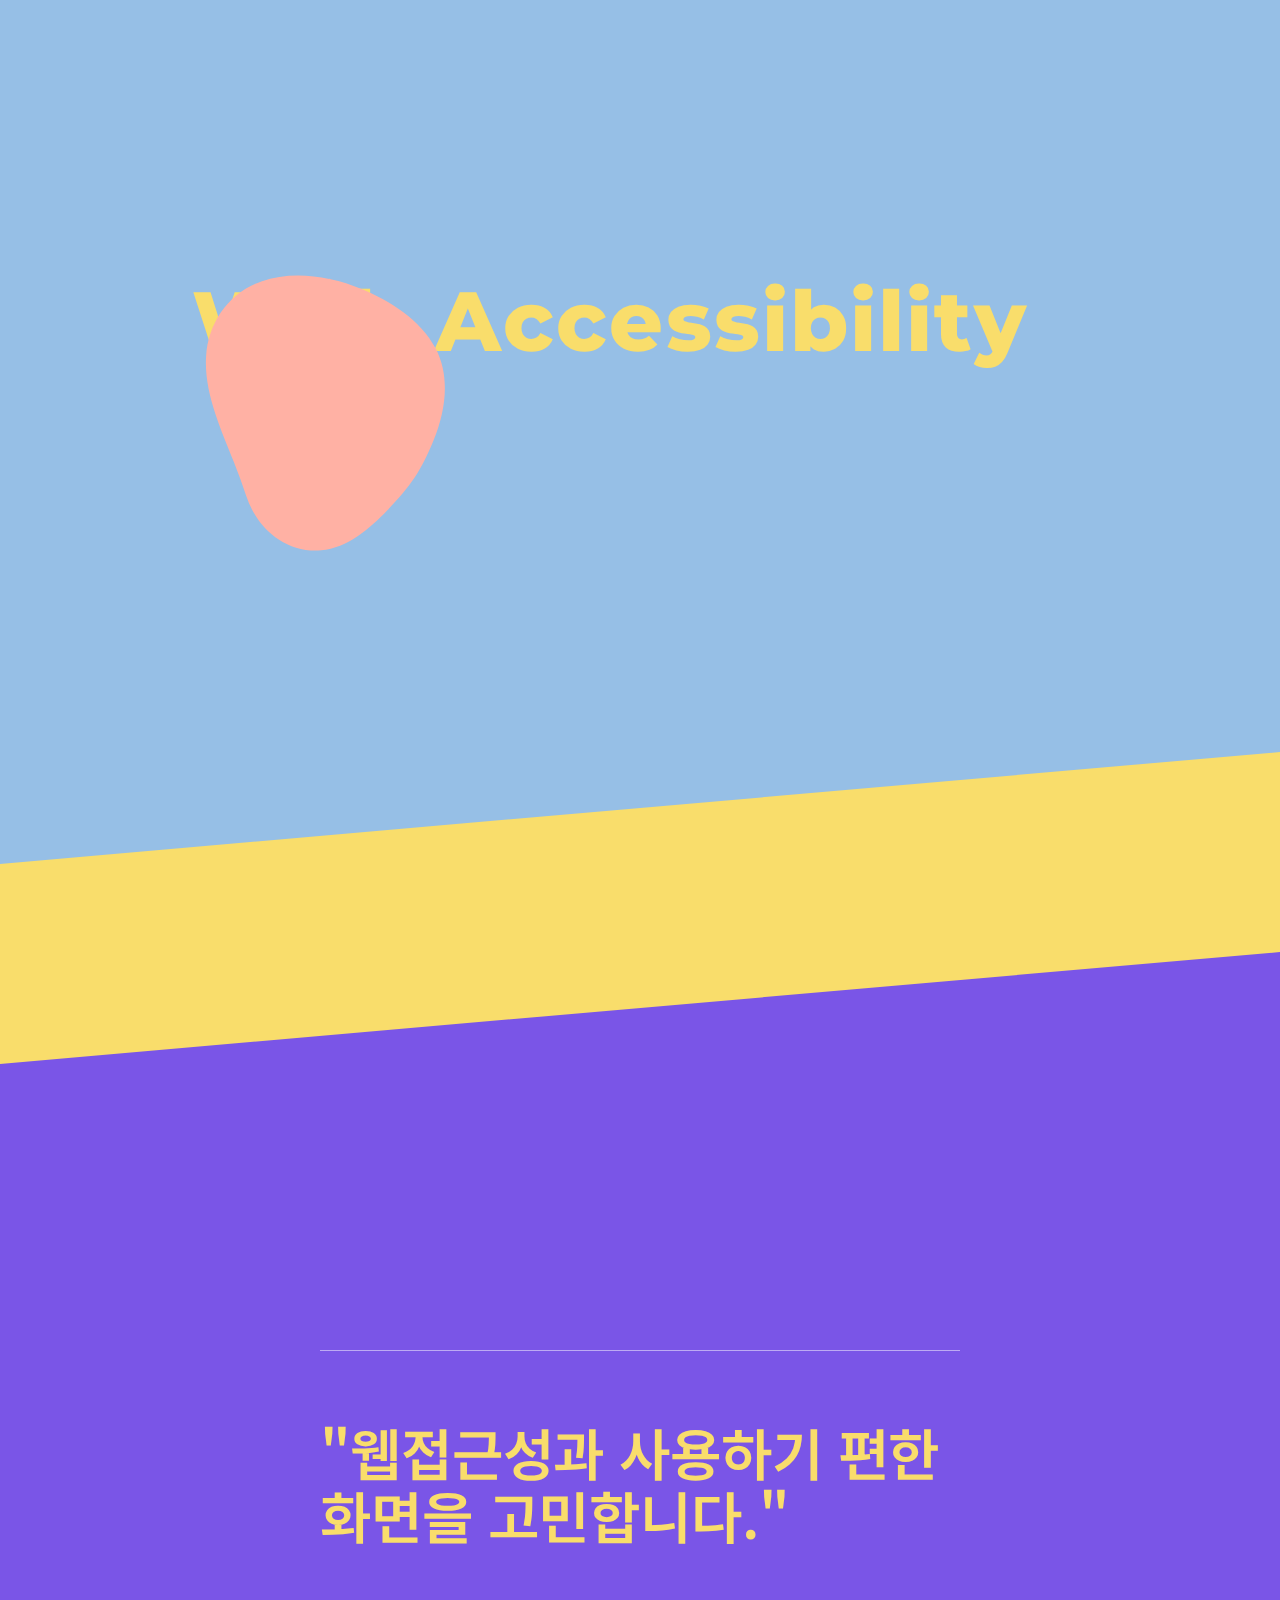
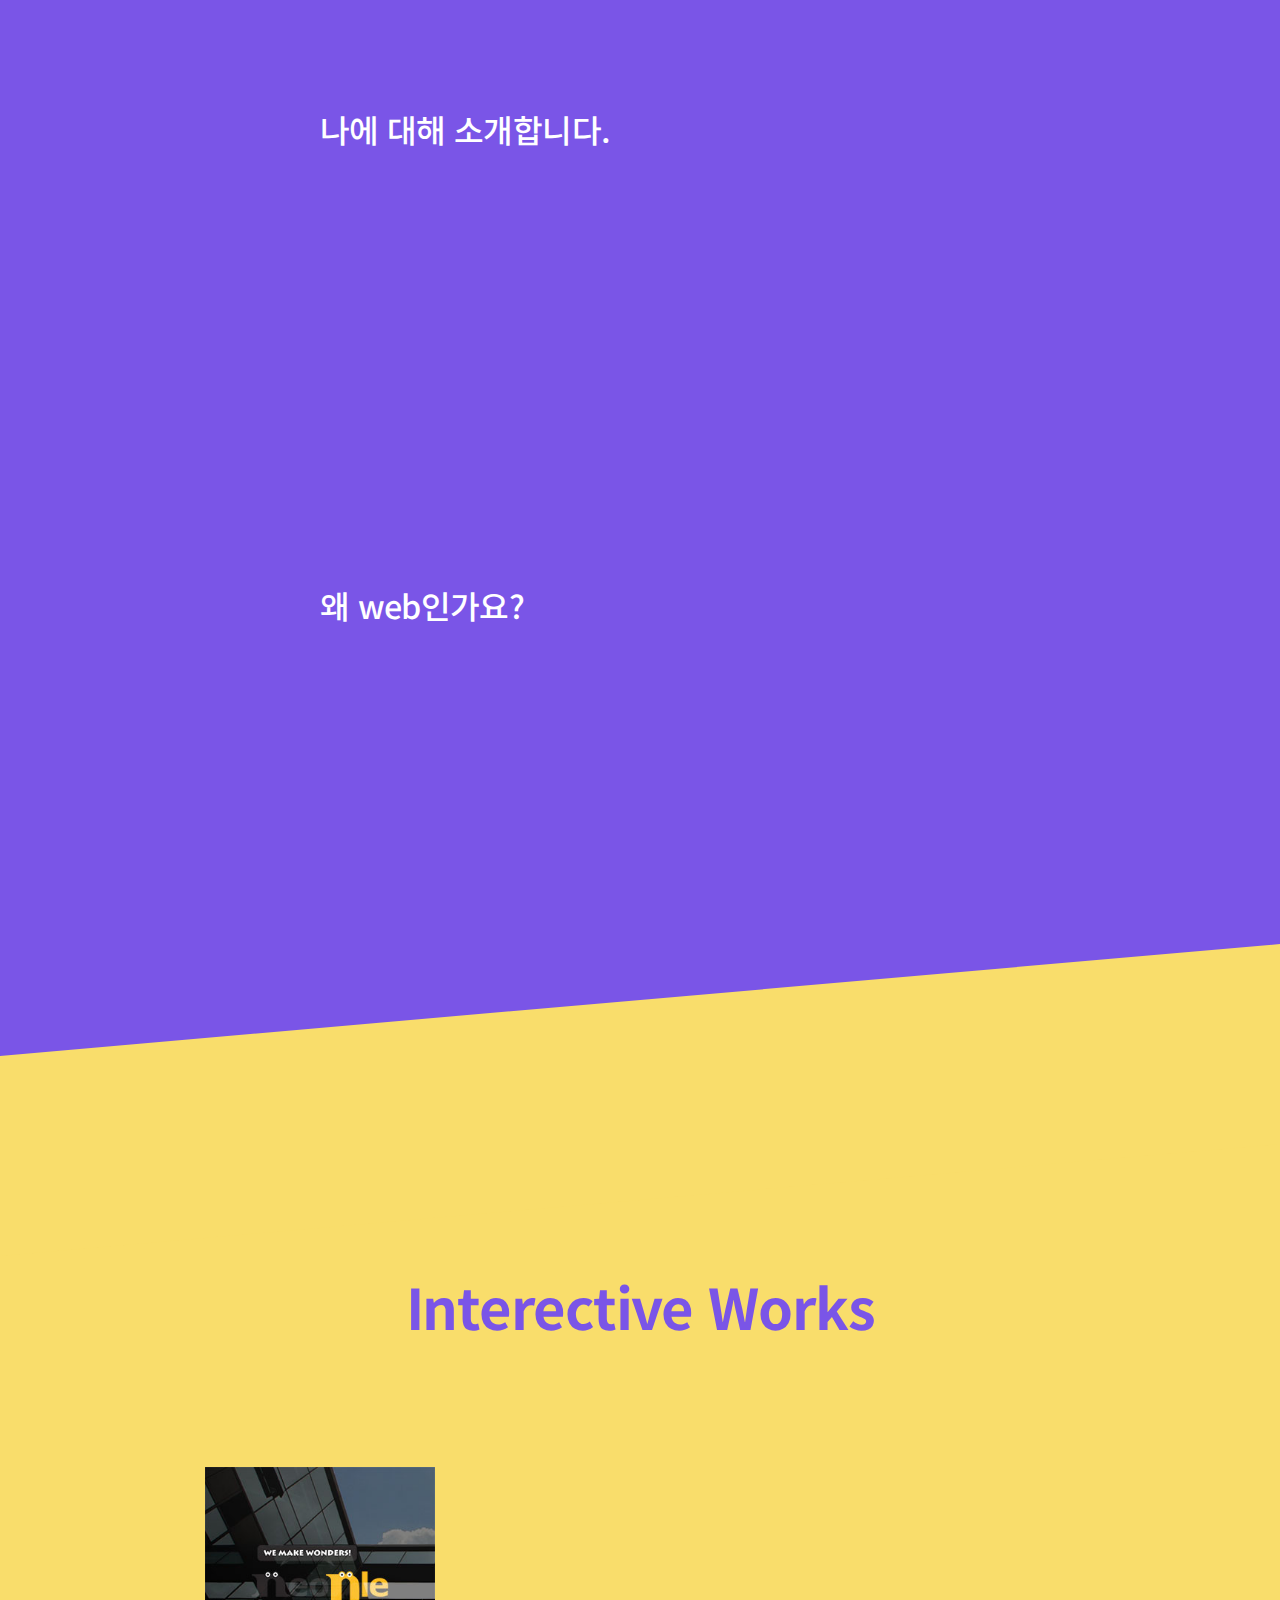
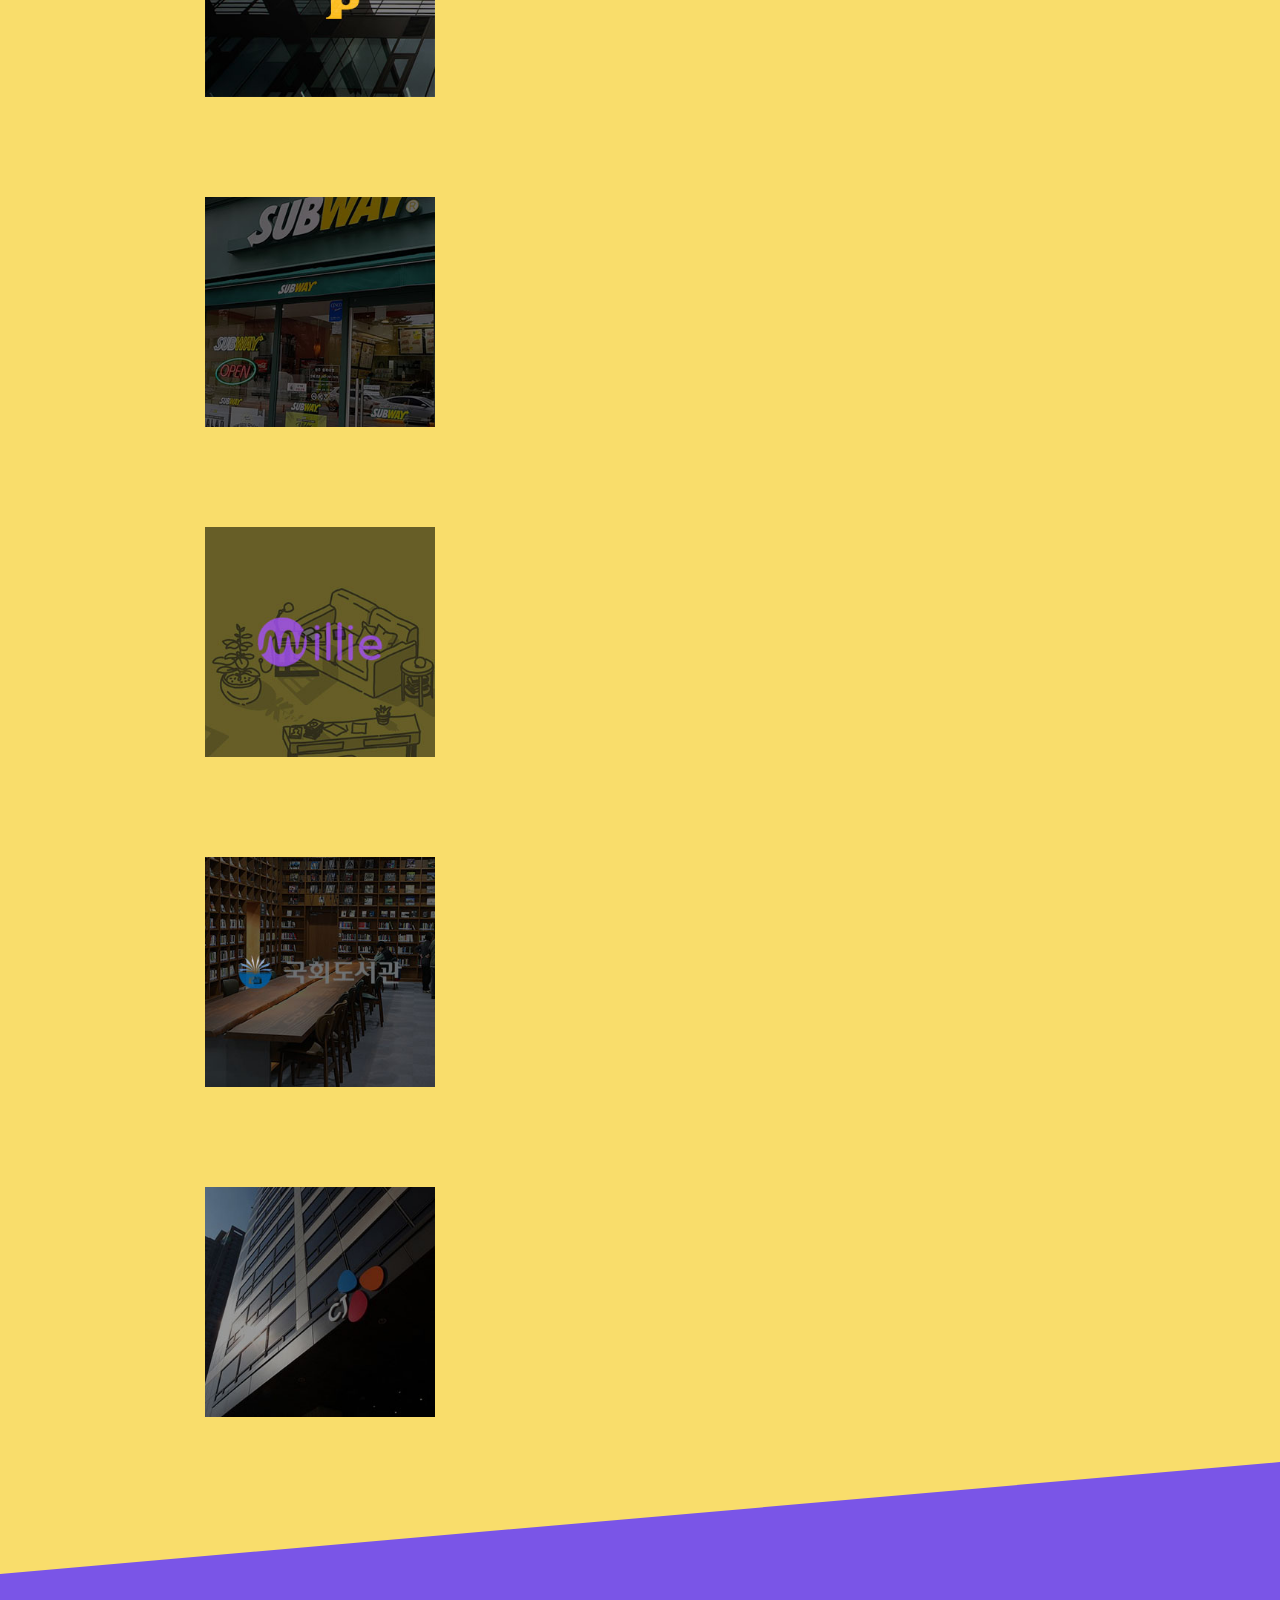
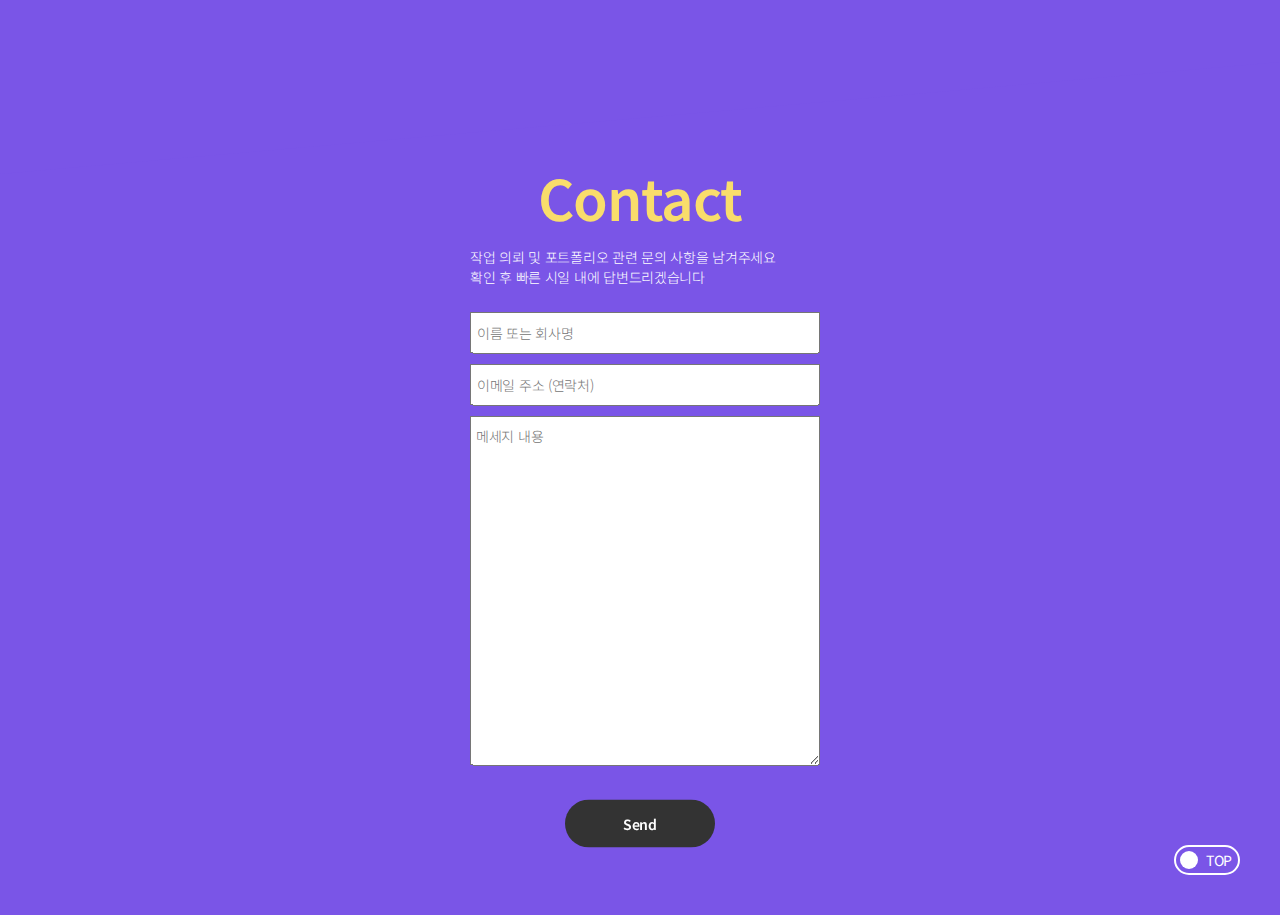
==== commit d1a35f91: "Add files via upload" ====
--- a/index.html
+++ b/index.html
@@ -4,6 +4,8 @@
     <meta charset="UTF-8">
     <meta name="viewport" content="width=device-width, initial-scale=1.0">
     <title>김경미 웹 포트폴리오</title>
+    <!-- favicon -->
+    <link rel="icon" href="./favicon.ico" type="image/x-icon">
     <!-- css -->
     <link rel="stylesheet" href="./css/style.css">
     <link rel="stylesheet" href="./css/button.css">
--- a/css/style.css
+++ b/css/style.css
@@ -85,7 +85,7 @@
 
 /* works */
 #contents .works:after {content: ''; width: 100%; height: 200px; background: #f9dd6b; position: absolute; top: -100px; left: 0; transform: skew(0,-5deg); z-index: 100;}
-#contents .works {position: relative; width: 100%; height: 230vh; background-color: #f9dd6b;}
+#contents .works {position: relative; width: 100%; height: 235vh; background-color: #f9dd6b;}
 #contents .works h1 {padding-top: 150px; color: #7a55e7; font-size: 4rem; font-weight: bold; line-height: 8rem; text-align: center;}
 #contents .works .work-btn {position: absolute; padding-top: 10px; left: 90%; transform: translateX(-50%);}
 #contents .works .work-btn a {display: block; color: #fff; line-height: 30px; width: auto; padding: .5em 2em;}
--- a/css/respond.css
+++ b/css/respond.css
@@ -43,10 +43,10 @@
     @media (min-width: 0) and (max-width: 380px){
         * {font-size: 12px;}
     /* header */
-        #header .home .first span {font-size: 6rem;}
-        #header .home .second span {font-size: 6rem;}
-        #header .home .third span {font-size: 5rem;}
-        #header .home .fourth span {font-size: 5rem;}
+        #header .home .first span {font-size: 4rem;}
+        #header .home .second span {font-size: 4rem;}
+        #header .home .third span {font-size: 3rem;}
+        #header .home .fourth span {font-size: 3rem;}
 
         #header .menu-ico {top: 3%; right: -5%;}
         #header .menu > ul > li {padding: 1.2em}
@@ -65,7 +65,7 @@
         #contents .about h1.on {padding-top: 180px;}
         #contents .text-box {top: 35%; width: 60vw;}
         #contents .text-box .text-title {padding-top: 50px; padding-bottom: 70px;}
-        #contents .text-box p {font-size: 3.5rem; line-height: 3rem;}
+        #contents .text-box p {font-size: 3.5rem; line-height: 3.8rem;}
         #contents .text-box b {padding-top: 40px; font-size: 1.7rem;}
         #contents .text-box span {font-size: 14px; line-height: 1.7rem;}
     /* works */
@@ -79,11 +79,10 @@
         .hover_wrap .effect {margin: 20px;}
         .hover_wrap .effect .figcaption {display: none;}
     /* contact */
-        #contents .contact {height: 120vh;}
+        #contents .contact {height: 110vh;}
         #contents .contact .inn h1 {font-size: 2.5rem;}
-        #contents .contact .inn .form-area {width: 230px; top: 35%; font-size: 12px/1.8em;}
+        #contents .contact .inn .form-area {width: 230px; top: 50%; font-size: 12px/1.8em;}
         #contents .contact .inn input {width: 230px; padding: 3px; font-size: 12px/1.8em;}
         #contents .contact .inn textarea {width: 230px; height: 230px; padding: 3px; font-size: 12px/1.8em;}
         #contents .contact .inn p{ font-size: 12px/1.8em;}
-        
     }